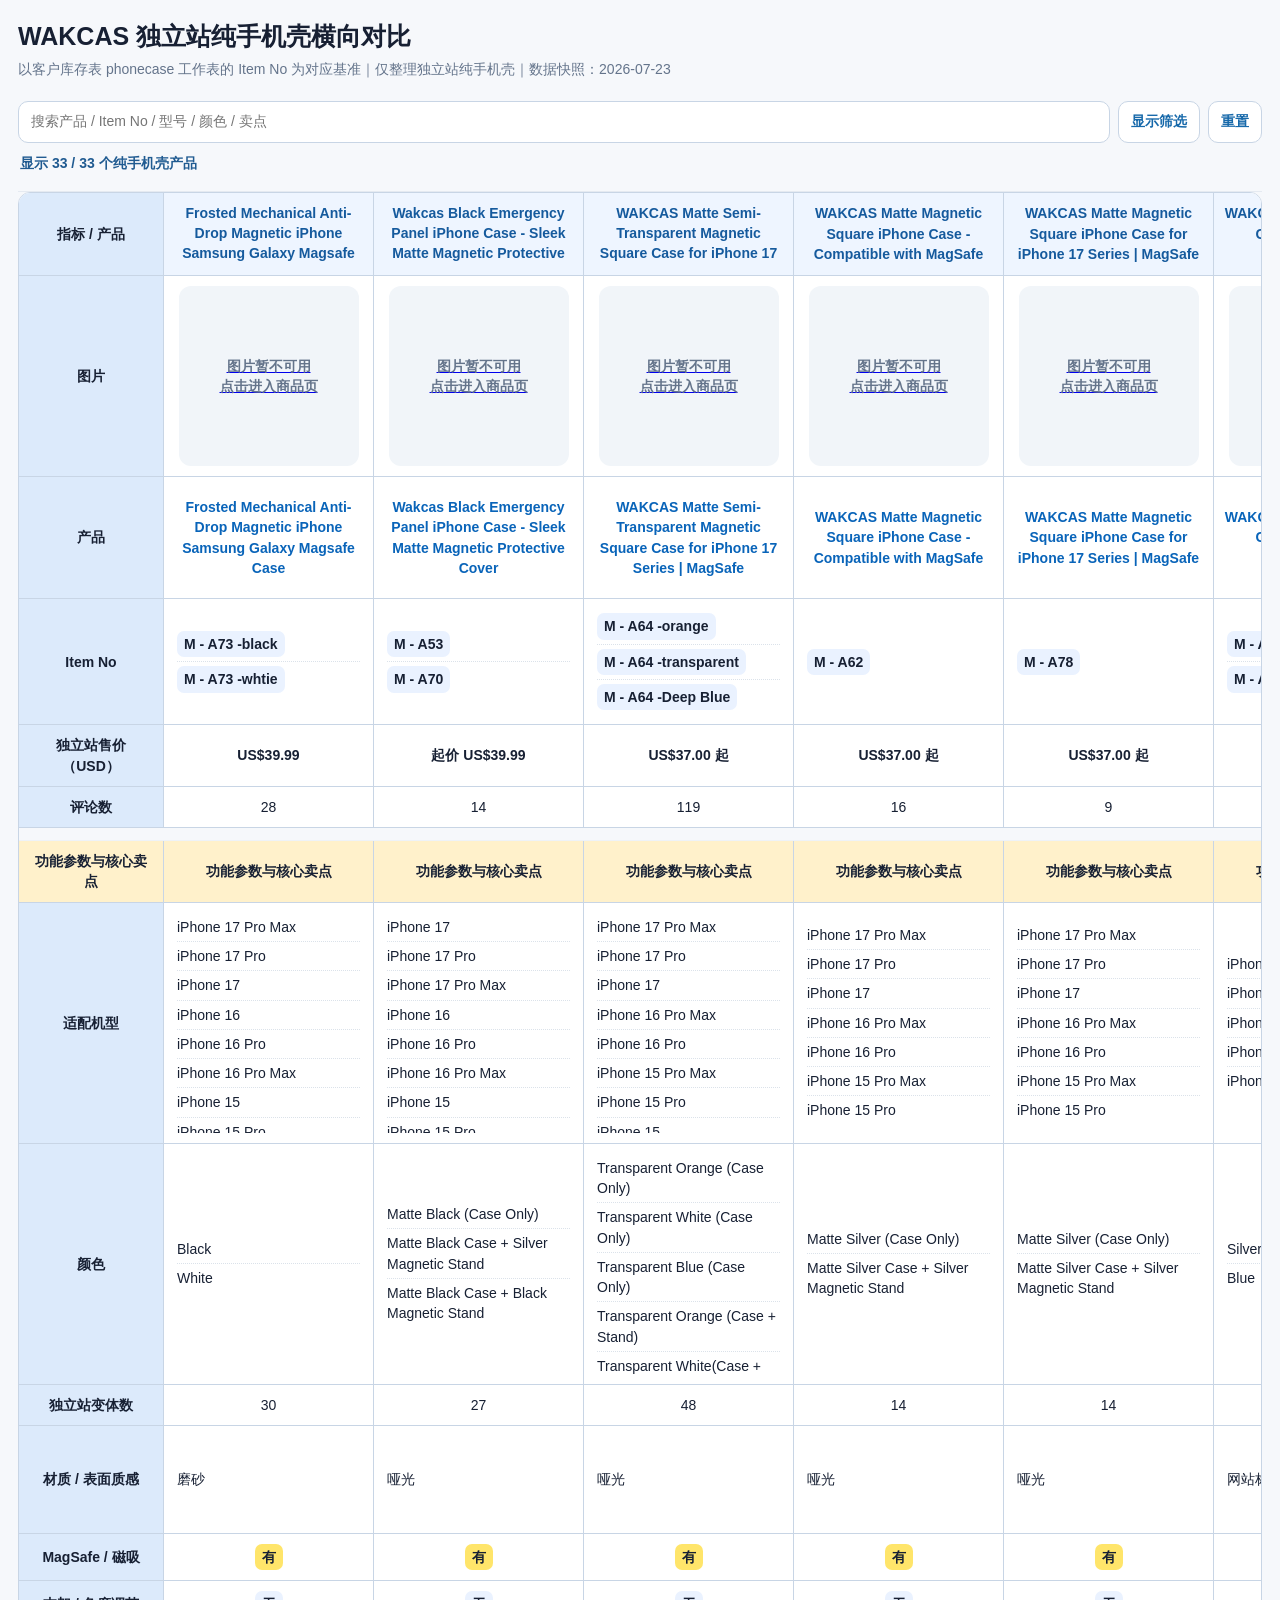
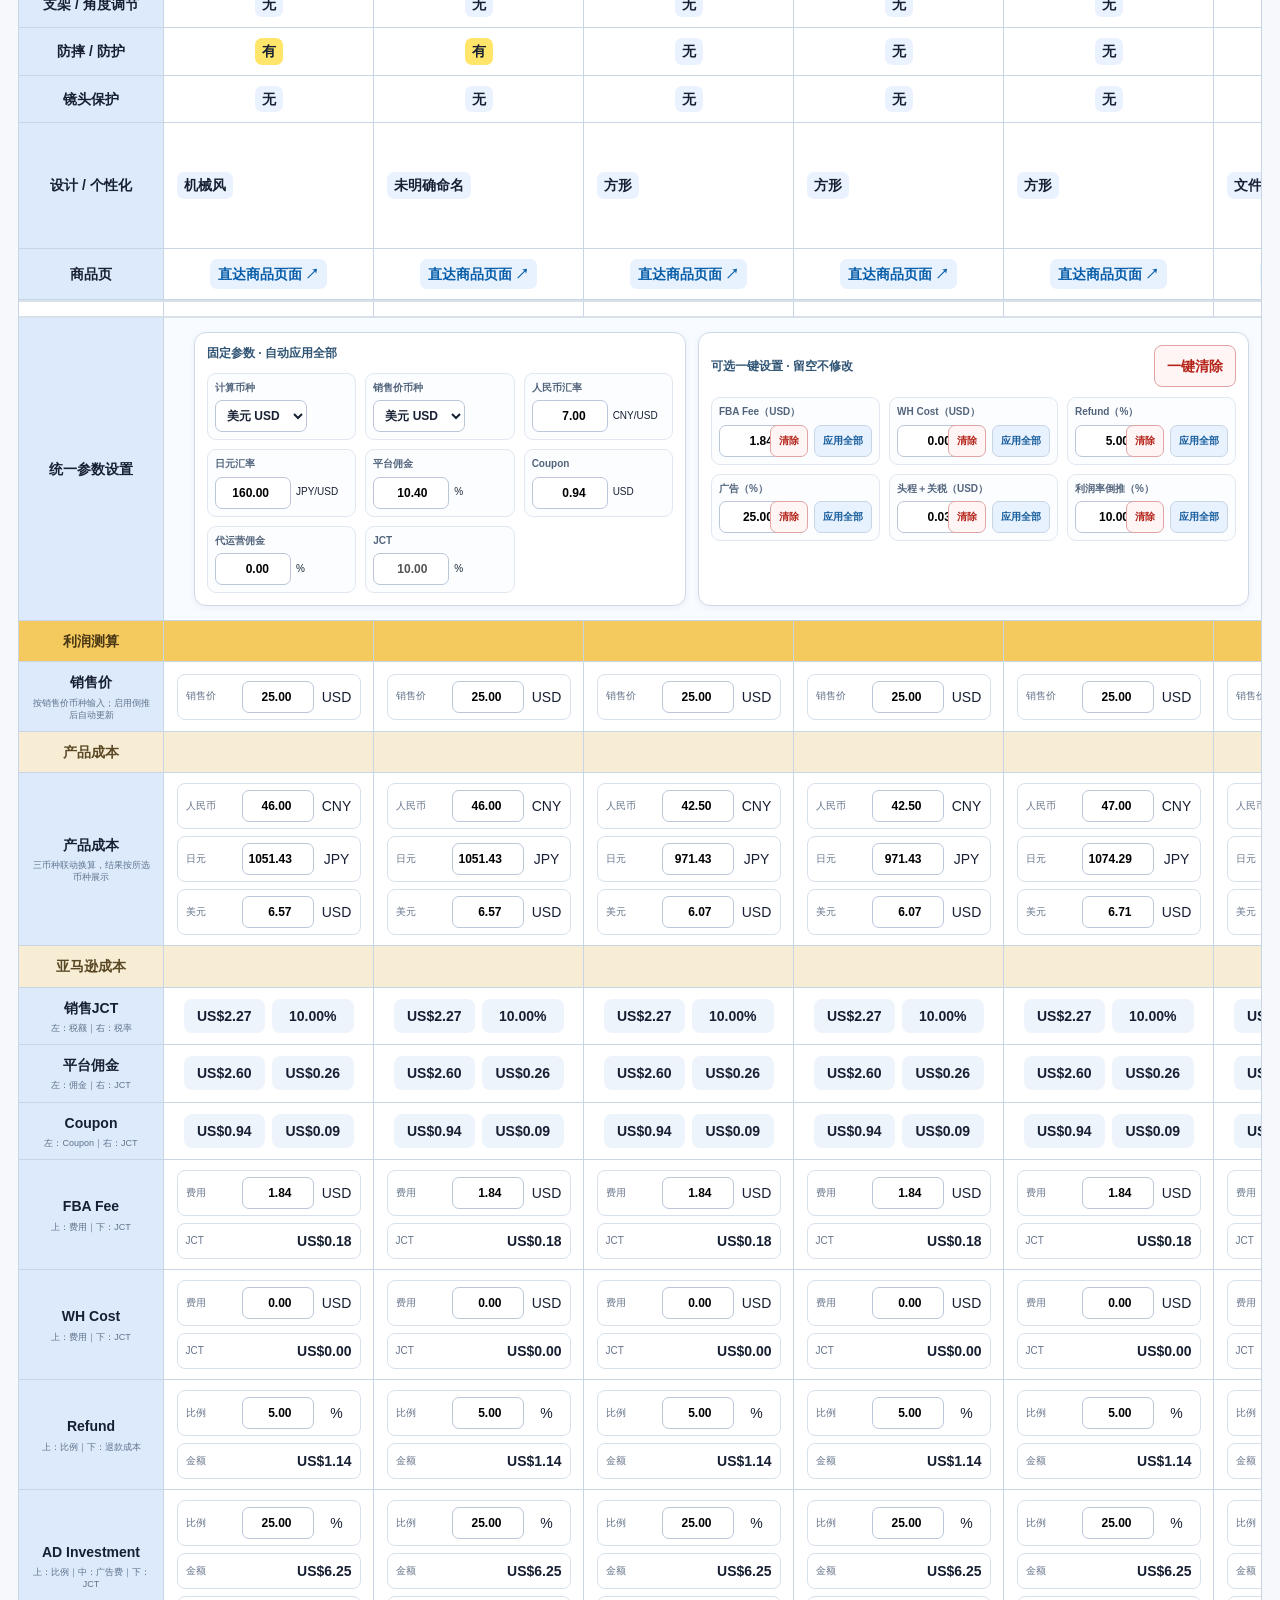
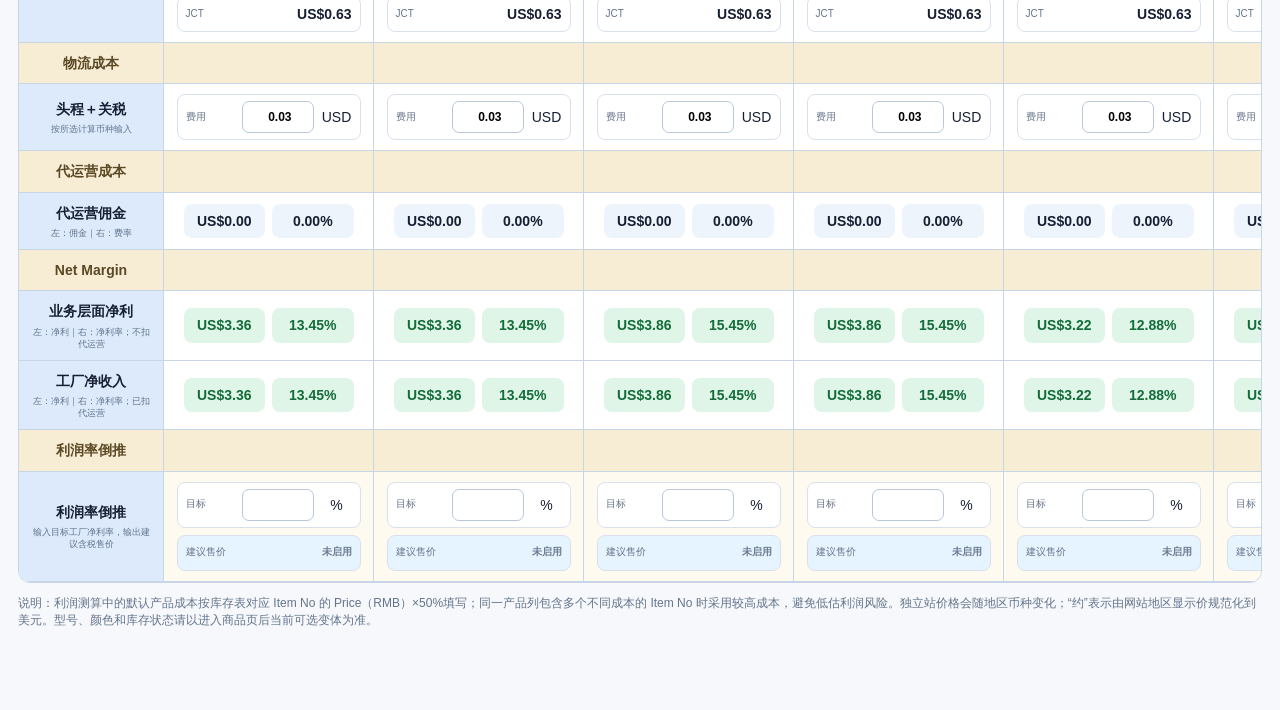
==== wakcas-profit.html @ 3c33ada9 "Publish permanent mobile-ready analysis reports" ====
<!doctype html>
<html lang="zh-CN"><head><meta charset="utf-8"><meta name="viewport" content="width=device-width,initial-scale=1,viewport-fit=cover">
<title>WAKCAS 独立站纯手机壳横向对比</title>
<link rel="stylesheet" href="wakcas_profit_calculator.css">
<link rel="stylesheet" href="wakcas_profit_clear.css">
<link rel="stylesheet" href="wakcas_currency.css">
<link rel="stylesheet" href="mobile-report.css">
<style>
:root{--blue:#dceafb;--line:#c8d5e5;--ink:#172033;--muted:#64748b;--yellow:#ffe56a}
*{box-sizing:border-box}html,body{margin:0;background:#f6f8fb;color:var(--ink);font:14px/1.45 -apple-system,BlinkMacSystemFont,"Segoe UI","PingFang SC",sans-serif}
.page{padding:18px 18px 80px}h1{margin:0 0 5px;font-size:25px}.sub{color:var(--muted);margin-bottom:13px}
.controls{position:sticky;top:0;z-index:20;background:#f6f8fb;padding:8px 0;border-bottom:1px solid #e5eaf1}
.topline{display:grid;grid-template-columns:minmax(220px,1fr) auto auto;gap:8px}input,select,button{min-height:42px;border:1px solid var(--line);border-radius:10px;background:#fff;padding:0 12px;font:inherit}button{color:#1769aa;font-weight:700;cursor:pointer}
.filters{display:none;margin-top:8px;padding:12px;background:#fff;border:1px solid var(--line);border-radius:12px;grid-template-columns:repeat(4,minmax(150px,1fr));gap:10px}.filters.open{display:grid}
.filters label{display:grid;gap:4px;font-size:12px;color:var(--muted)}.count{font-weight:800;color:#205b91;margin:10px 2px}
.table-wrap{overflow-x:auto;overflow-y:visible;background:white;border:1px solid var(--line);border-radius:12px;-webkit-overflow-scrolling:touch}
table{border-collapse:separate;border-spacing:0;table-layout:fixed;min-width:max-content}th,td{width:210px;min-width:210px;border-right:1px solid var(--line);border-bottom:1px solid var(--line);padding:10px;text-align:center;vertical-align:middle;overflow-wrap:anywhere}
thead th{background:#eef5ff;position:sticky;top:0;z-index:4}th:first-child,tbody th{position:sticky;left:0;z-index:6;width:145px;min-width:145px;background:var(--blue);font-weight:800}thead th:first-child{z-index:8}
.head-title{font-weight:800;color:#155a9d;max-height:62px;overflow:auto}.product-img{width:180px;height:180px;object-fit:contain;display:block;margin:auto;border-radius:12px;background:#fff}
.title-link{color:#0964b9;text-decoration:none;font-weight:700}.title-link:hover,.go:hover{text-decoration:underline}.go{display:inline-block;color:#075da8;background:#e8f2ff;border-radius:7px;padding:5px 8px;font-weight:700;text-decoration:none}
.img-fallback{display:none;width:180px;height:180px;margin:auto;align-items:center;justify-content:center;border-radius:12px;background:#f1f5f9;color:#64748b;font-weight:700}
.listbox{max-height:220px;overflow:auto;text-align:left;padding:0 3px}.listbox>div{padding:4px 0;border-bottom:1px dotted #dbe2ea}.listbox>div:last-child{border-bottom:0}
.pill,.feature{display:inline-block;border-radius:7px;padding:3px 7px;background:#eaf2ff;font-weight:700}.feature.has{background:var(--yellow)}.separator td{height:13px;padding:0;background:#f6f8fb;border-bottom:1px solid #eef2f7}.section-title th,.section-title td{background:#fff1cb;font-weight:800}
.hidden-col{display:none}.note{margin-top:12px;color:var(--muted);font-size:12px}
@media(max-width:640px){
 .page{padding:10px 8px 90px}h1{font-size:20px;line-height:1.25}.sub{font-size:12px}.topline{grid-template-columns:1fr 1fr}.topline input{grid-column:1/-1}
 .filters.open{grid-template-columns:1fr}th,td{width:158px;min-width:158px;padding:8px 6px;font-size:12px}th:first-child,tbody th{width:86px;min-width:86px;max-width:86px;font-size:12px}
 .product-img,.img-fallback{width:140px;height:140px}.head-title{max-height:52px}.listbox{max-height:190px}.controls{position:relative}
}
</style></head>
<body><div class="page"><h1>WAKCAS 独立站纯手机壳横向对比</h1>
<div class="sub">以客户库存表 phonecase 工作表的 Item No 为对应基准｜仅整理独立站纯手机壳｜数据快照：2026-07-23</div>
<div class="controls"><div class="topline"><input id="q" placeholder="搜索产品 / Item No / 型号 / 颜色 / 卖点"><button id="filterBtn">显示筛选</button><button id="reset">重置</button></div>
<div class="filters" id="filters"><label>MagSafe / 磁吸<select id="mag"><option value="">全部</option><option>有</option><option>无</option></select></label>
<label>支架<select id="stand"><option value="">全部</option><option>有</option><option>无</option></select></label>
<label>最低价格（USD）<input id="minp" inputmode="decimal" placeholder="手动输入"></label><label>最高价格（USD）<input id="maxp" inputmode="decimal" placeholder="手动输入"></label></div>
<div class="count" id="count"></div></div>
<div class="table-wrap"><table><thead><tr><th>指标 / 产品</th><th class='product-col' data-i='0'><div class='head-title'>Frosted Mechanical Anti-Drop Magnetic iPhone Samsung Galaxy Magsafe Case</div></th><th class='product-col' data-i='1'><div class='head-title'>Wakcas Black Emergency Panel iPhone Case - Sleek Matte Magnetic Protective Cover</div></th><th class='product-col' data-i='2'><div class='head-title'>WAKCAS Matte Semi-Transparent Magnetic Square Case for iPhone 17 Series | MagSafe</div></th><th class='product-col' data-i='3'><div class='head-title'>WAKCAS Matte Magnetic Square iPhone Case - Compatible with MagSafe</div></th><th class='product-col' data-i='4'><div class='head-title'>WAKCAS Matte Magnetic Square iPhone Case for iPhone 17 Series | MagSafe</div></th><th class='product-col' data-i='5'><div class='head-title'>WAKCAS File Folder iPhone Case with Rotating Kickstand</div></th><th class='product-col' data-i='6'><div class='head-title'>Frosted Circuit Design Magnetic Apple iPhone Case – Trendy Mechanical Style</div></th><th class='product-col' data-i='7'><div class='head-title'>Wakcas Glitter Liquid Sand iPhone Case - Trendy Colorful MagSafe Compatible Case for Couples</div></th><th class='product-col' data-i='8'><div class='head-title'>Wakcas Retro Player iPhone 16 / Apple 15 Pro Max Case - Mechanical, Unique, Trendy New Design</div></th><th class='product-col' data-i='9'><div class='head-title'>Wakcas Colorful Mechanical iPhone Case - Trendy Matte Magnetic Protective Cover</div></th><th class='product-col' data-i='10'><div class='head-title'>Wakcas Retro Gaming iPhone 17/16/15 Pro Max Case – Matte &amp; Mechanical Style</div></th><th class='product-col' data-i='11'><div class='head-title'>WAKCAS Cyber-Tactical MagSafe iPhone Case | Blackout Mecha Design with Metal Lens Guard</div></th><th class='product-col' data-i='12'><div class='head-title'>wakcas industrial minimalist magsafe iphone case translucent frost gray with metal lens frame</div></th><th class='product-col' data-i='13'><div class='head-title'>WAKCAS Retro Geek Floppy Disk MagSafe iPhone Case | Silver Metal Lens Guard with Circuit Details</div></th><th class='product-col' data-i='14'><div class='head-title'>WAKCAS Tech-Core MagSafe iPhone Case | Exposed Mechanical Design with Silver Metal Lens Frame</div></th><th class='product-col' data-i='15'><div class='head-title'>Wakcas Black Circuit Board iPhone Case - Trendy Magnetic Mechanical Protective Cover</div></th><th class='product-col' data-i='16'><div class='head-title'>WAKCAS Matte Blue Square iPhone Case – Slim Protective Cover with Unique Edgy Design</div></th><th class='product-col' data-i='17'><div class='head-title'>cleaning foam iphone case unique trendy design new parody style</div></th><th class='product-col' data-i='18'><div class='head-title'>Frosted Apple Phone Case, Two-Tone Magnetic, Stylish Trendy Design, Couples’ Unique Square Case</div></th><th class='product-col' data-i='19'><div class='head-title'>WAKCAS Niche Design Leather Stand Folder Case for iPhone</div></th><th class='product-col' data-i='20'><div class='head-title'>Electroplated Mechanical Airplane Design Magnetic Apple iPhone Case – Unique, Trendy, New Release</div></th><th class='product-col' data-i='21'><div class='head-title'>magnetic shockproof apple iphone case trendy unique mechanical design</div></th><th class='product-col' data-i='22'><div class='head-title'>Wakcas Color-block Mechanical iPhone Case - Trendy Matte Magnetic Original Design Couple Edition</div></th><th class='product-col' data-i='23'><div class='head-title'>Wakcas Magnetic iPhone 16 / 15 Pro Max Case – Music Sampler Design, Trendy &amp; Original</div></th><th class='product-col' data-i='24'><div class='head-title'>Space Electroplated Mechanical Silver Apple iPhone Case – Trendy Magnetic Protective Cover with Original Design</div></th><th class='product-col' data-i='25'><div class='head-title'>WAKCAS Black See-Through Matte MagSafe iPhone Case</div></th><th class='product-col' data-i='26'><div class='head-title'>WAKCAS Gloss Black See-Through MagSafe iPhone Case</div></th><th class='product-col' data-i='27'><div class='head-title'>WAKCAS Detachable Metal iPhone Case | Silver &amp; Orange with Built-in Stand</div></th><th class='product-col' data-i='28'><div class='head-title'>WAKCAS Energy Module MagSafe iPhone Case with Built-in Metal Stand</div></th><th class='product-col' data-i='29'><div class='head-title'>wakcas mechanical magsafe iphone case</div></th><th class='product-col' data-i='30'><div class='head-title'>WAKCAS Gray Square Retro Terminal MagSafe iPhone Case</div></th><th class='product-col' data-i='31'><div class='head-title'>WAKCAS Square Purple Electroplated MagSafe iPhone Case</div></th><th class='product-col' data-i='32'><div class='head-title'>wakcas clear cut magsafe magnetic iphone case</div></th></tr></thead><tbody><tr class=''><th>图片</th><td><a href='https://thewakcas.com/products/frosted-magnetic-mechanical-anti-drop-iphone-case' target='_blank'><img class='product-img' src='wakcas_assets/product_00.jpg' alt='Frosted Mechanical Anti-Drop Magnetic iPhone Samsung Galaxy Magsafe Case' onerror="this.style.display='none';this.nextElementSibling.style.display='flex'"><span class='img-fallback'>图片暂不可用<br>点击进入商品页</span></a></td><td><a href='https://thewakcas.com/products/wakcas-black-emergency-panel-iphone-case-sleek-matte-magnetic-protective-cover' target='_blank'><img class='product-img' src='wakcas_assets/product_01.jpg' alt='Wakcas Black Emergency Panel iPhone Case - Sleek Matte Magnetic Protective Cover' onerror="this.style.display='none';this.nextElementSibling.style.display='flex'"><span class='img-fallback'>图片暂不可用<br>点击进入商品页</span></a></td><td><a href='https://thewakcas.com/products/wakcas-matte-semi-transparent-magnetic-square-case-for-iphone-17-series-magsafe' target='_blank'><img class='product-img' src='wakcas_assets/product_02.jpg' alt='WAKCAS Matte Semi-Transparent Magnetic Square Case for iPhone 17 Series | MagSafe' onerror="this.style.display='none';this.nextElementSibling.style.display='flex'"><span class='img-fallback'>图片暂不可用<br>点击进入商品页</span></a></td><td><a href='https://thewakcas.com/products/wakcas-matte-magnetic-square-iphone-case-compatible-with-magsafe' target='_blank'><img class='product-img' src='wakcas_assets/product_03.jpg' alt='WAKCAS Matte Magnetic Square iPhone Case - Compatible with MagSafe' onerror="this.style.display='none';this.nextElementSibling.style.display='flex'"><span class='img-fallback'>图片暂不可用<br>点击进入商品页</span></a></td><td><a href='https://thewakcas.com/products/wakcas-matte-magnetic-square-iphone-case-for-iphone-17-series-magsafe' target='_blank'><img class='product-img' src='wakcas_assets/product_04.jpg' alt='WAKCAS Matte Magnetic Square iPhone Case for iPhone 17 Series | MagSafe' onerror="this.style.display='none';this.nextElementSibling.style.display='flex'"><span class='img-fallback'>图片暂不可用<br>点击进入商品页</span></a></td><td><a href='https://thewakcas.com/products/wakcas-file-folder-iphone-case-with-rotating-kickstand' target='_blank'><img class='product-img' src='wakcas_assets/product_05.jpg' alt='WAKCAS File Folder iPhone Case with Rotating Kickstand' onerror="this.style.display='none';this.nextElementSibling.style.display='flex'"><span class='img-fallback'>图片暂不可用<br>点击进入商品页</span></a></td><td><a href='https://thewakcas.com/products/frosted-circuit-design-magnetic-apple-iphone-case-trendy-mechanical-style' target='_blank'><img class='product-img' src='wakcas_assets/product_06.jpg' alt='Frosted Circuit Design Magnetic Apple iPhone Case – Trendy Mechanical Style' onerror="this.style.display='none';this.nextElementSibling.style.display='flex'"><span class='img-fallback'>图片暂不可用<br>点击进入商品页</span></a></td><td><a href='https://thewakcas.com/products/wakcas-glitter-liquid-sand-iphone-case-trendy-colorful-magsafe-compatible-case-for-couples' target='_blank'><img class='product-img' src='wakcas_assets/product_07.jpg' alt='Wakcas Glitter Liquid Sand iPhone Case - Trendy Colorful MagSafe Compatible Case for Couples' onerror="this.style.display='none';this.nextElementSibling.style.display='flex'"><span class='img-fallback'>图片暂不可用<br>点击进入商品页</span></a></td><td><a href='https://thewakcas.com/products/wakcas-retro-player-iphone-16-apple-15-pro-max-case-mechanical-unique-trendy-new-design' target='_blank'><img class='product-img' src='wakcas_assets/product_08.jpg' alt='Wakcas Retro Player iPhone 16 / Apple 15 Pro Max Case - Mechanical, Unique, Trendy New Design' onerror="this.style.display='none';this.nextElementSibling.style.display='flex'"><span class='img-fallback'>图片暂不可用<br>点击进入商品页</span></a></td><td><a href='https://thewakcas.com/products/wakcas-colorful-mechanical-iphone-case-trendy-matte-magnetic-protective-cover' target='_blank'><img class='product-img' src='wakcas_assets/product_09.jpg' alt='Wakcas Colorful Mechanical iPhone Case - Trendy Matte Magnetic Protective Cover' onerror="this.style.display='none';this.nextElementSibling.style.display='flex'"><span class='img-fallback'>图片暂不可用<br>点击进入商品页</span></a></td><td><a href='https://thewakcas.com/products/wakcas-retro-gaming-iphone-16-15-pro-max-case-matte-mechanical-style' target='_blank'><img class='product-img' src='wakcas_assets/product_10.png' alt='Wakcas Retro Gaming iPhone 17/16/15 Pro Max Case – Matte &amp; Mechanical Style' onerror="this.style.display='none';this.nextElementSibling.style.display='flex'"><span class='img-fallback'>图片暂不可用<br>点击进入商品页</span></a></td><td><a href='https://thewakcas.com/products/wakcas-cyber-tactical-magsafe-iphone-case-blackout-mecha-design-with-metal-lens-guard' target='_blank'><img class='product-img' src='wakcas_assets/product_11.jpg' alt='WAKCAS Cyber-Tactical MagSafe iPhone Case | Blackout Mecha Design with Metal Lens Guard' onerror="this.style.display='none';this.nextElementSibling.style.display='flex'"><span class='img-fallback'>图片暂不可用<br>点击进入商品页</span></a></td><td><a href='https://thewakcas.com/products/wakcas-industrial-minimalist-magsafe-iphone-case-translucent-frost-gray-with-metal-lens-frame' target='_blank'><img class='product-img' src='wakcas_assets/product_12.jpg' alt='wakcas industrial minimalist magsafe iphone case translucent frost gray with metal lens frame' onerror="this.style.display='none';this.nextElementSibling.style.display='flex'"><span class='img-fallback'>图片暂不可用<br>点击进入商品页</span></a></td><td><a href='https://thewakcas.com/products/wakcas-retro-geek-floppy-disk-magsafe-iphone-case-silver-metal-lens-guard-with-circuit-details' target='_blank'><img class='product-img' src='wakcas_assets/product_13.jpg' alt='WAKCAS Retro Geek Floppy Disk MagSafe iPhone Case | Silver Metal Lens Guard with Circuit Details' onerror="this.style.display='none';this.nextElementSibling.style.display='flex'"><span class='img-fallback'>图片暂不可用<br>点击进入商品页</span></a></td><td><a href='https://thewakcas.com/products/wakcas-tech-core-magsafe-iphone-case-exposed-mechanical-design-with-silver-metal-lens-frame' target='_blank'><img class='product-img' src='wakcas_assets/product_15.jpg' alt='WAKCAS Tech-Core MagSafe iPhone Case | Exposed Mechanical Design with Silver Metal Lens Frame' onerror="this.style.display='none';this.nextElementSibling.style.display='flex'"><span class='img-fallback'>图片暂不可用<br>点击进入商品页</span></a></td><td><a href='https://thewakcas.com/products/wakcas-black-circuit-board-iphone-case-trendy-magnetic-mechanical-protective-cover' target='_blank'><img class='product-img' src='wakcas_assets/product_16.png' alt='Wakcas Black Circuit Board iPhone Case - Trendy Magnetic Mechanical Protective Cover' onerror="this.style.display='none';this.nextElementSibling.style.display='flex'"><span class='img-fallback'>图片暂不可用<br>点击进入商品页</span></a></td><td><a href='https://thewakcas.com/products/wakcas-matte-blue-square-iphone-case-slim-protective-cover-with-unique-edgy-design' target='_blank'><img class='product-img' src='wakcas_assets/product_17.png' alt='WAKCAS Matte Blue Square iPhone Case – Slim Protective Cover with Unique Edgy Design' onerror="this.style.display='none';this.nextElementSibling.style.display='flex'"><span class='img-fallback'>图片暂不可用<br>点击进入商品页</span></a></td><td><a href='https://thewakcas.com/products/cleaning-foam-iphone-case-unique-trendy-design-new-parody-style' target='_blank'><img class='product-img' src='wakcas_assets/product_18.png' alt='cleaning foam iphone case unique trendy design new parody style' onerror="this.style.display='none';this.nextElementSibling.style.display='flex'"><span class='img-fallback'>图片暂不可用<br>点击进入商品页</span></a></td><td><a href='https://thewakcas.com/products/frosted-apple-phone-case-two-tone-magnetic-stylish-trendy-design-couples-unique-square-case-1' target='_blank'><img class='product-img' src='wakcas_assets/product_19.png' alt='Frosted Apple Phone Case, Two-Tone Magnetic, Stylish Trendy Design, Couples’ Unique Square Case' onerror="this.style.display='none';this.nextElementSibling.style.display='flex'"><span class='img-fallback'>图片暂不可用<br>点击进入商品页</span></a></td><td><a href='https://thewakcas.com/products/wakcas-niche-design-leather-stand-folder-case-for-iphone' target='_blank'><img class='product-img' src='wakcas_assets/product_20.png' alt='WAKCAS Niche Design Leather Stand Folder Case for iPhone' onerror="this.style.display='none';this.nextElementSibling.style.display='flex'"><span class='img-fallback'>图片暂不可用<br>点击进入商品页</span></a></td><td><a href='https://thewakcas.com/products/electroplated-mechanical-airplane-design-magnetic-apple-iphone-case-unique-trendy-new-release' target='_blank'><img class='product-img' src='wakcas_assets/product_21.png' alt='Electroplated Mechanical Airplane Design Magnetic Apple iPhone Case – Unique, Trendy, New Release' onerror="this.style.display='none';this.nextElementSibling.style.display='flex'"><span class='img-fallback'>图片暂不可用<br>点击进入商品页</span></a></td><td><a href='https://thewakcas.com/products/magnetic-shockproof-apple-iphone-case-trendy-unique-mechanical-design' target='_blank'><img class='product-img' src='wakcas_assets/product_22.png' alt='magnetic shockproof apple iphone case trendy unique mechanical design' onerror="this.style.display='none';this.nextElementSibling.style.display='flex'"><span class='img-fallback'>图片暂不可用<br>点击进入商品页</span></a></td><td><a href='https://thewakcas.com/products/wakcas-color-block-mechanical-iphone-case-trendy-matte-magnetic-original-design-couple-edition' target='_blank'><img class='product-img' src='wakcas_assets/product_23.png' alt='Wakcas Color-block Mechanical iPhone Case - Trendy Matte Magnetic Original Design Couple Edition' onerror="this.style.display='none';this.nextElementSibling.style.display='flex'"><span class='img-fallback'>图片暂不可用<br>点击进入商品页</span></a></td><td><a href='https://thewakcas.com/products/wakcas-magnetic-iphone-16-15-pro-max-case-music-sampler-design-trendy-original' target='_blank'><img class='product-img' src='wakcas_assets/product_24.png' alt='Wakcas Magnetic iPhone 16 / 15 Pro Max Case – Music Sampler Design, Trendy &amp; Original' onerror="this.style.display='none';this.nextElementSibling.style.display='flex'"><span class='img-fallback'>图片暂不可用<br>点击进入商品页</span></a></td><td><a href='https://thewakcas.com/products/space-electroplated-mechanical-silver-apple-iphone-case-trendy-magnetic-protective-cover-with-original-design' target='_blank'><img class='product-img' src='wakcas_assets/product_25.jpg' alt='Space Electroplated Mechanical Silver Apple iPhone Case – Trendy Magnetic Protective Cover with Original Design' onerror="this.style.display='none';this.nextElementSibling.style.display='flex'"><span class='img-fallback'>图片暂不可用<br>点击进入商品页</span></a></td><td><a href='https://thewakcas.com/products/wakcas-black-see-through-matte-magsafe-iphone-case' target='_blank'><img class='product-img' src='wakcas_assets/product_26.jpg' alt='WAKCAS Black See-Through Matte MagSafe iPhone Case' onerror="this.style.display='none';this.nextElementSibling.style.display='flex'"><span class='img-fallback'>图片暂不可用<br>点击进入商品页</span></a></td><td><a href='https://thewakcas.com/products/wakcas-gloss-black-see-through-magsafe-iphone-case' target='_blank'><img class='product-img' src='wakcas_assets/product_27.jpg' alt='WAKCAS Gloss Black See-Through MagSafe iPhone Case' onerror="this.style.display='none';this.nextElementSibling.style.display='flex'"><span class='img-fallback'>图片暂不可用<br>点击进入商品页</span></a></td><td><a href='https://thewakcas.com/products/wakcas-detachable-metal-iphone-case-silver-orange-with-built-in-stand' target='_blank'><img class='product-img' src='wakcas_assets/product_28.png' alt='WAKCAS Detachable Metal iPhone Case | Silver &amp; Orange with Built-in Stand' onerror="this.style.display='none';this.nextElementSibling.style.display='flex'"><span class='img-fallback'>图片暂不可用<br>点击进入商品页</span></a></td><td><a href='https://thewakcas.com/products/wakcas-energy-module-magsafe-iphone-case-with-built-in-metal-stand' target='_blank'><img class='product-img' src='wakcas_assets/product_29.png' alt='WAKCAS Energy Module MagSafe iPhone Case with Built-in Metal Stand' onerror="this.style.display='none';this.nextElementSibling.style.display='flex'"><span class='img-fallback'>图片暂不可用<br>点击进入商品页</span></a></td><td><a href='https://thewakcas.com/products/wakcas-mechanical-magsafe-iphone-case' target='_blank'><img class='product-img' src='wakcas_assets/product_30.png' alt='wakcas mechanical magsafe iphone case' onerror="this.style.display='none';this.nextElementSibling.style.display='flex'"><span class='img-fallback'>图片暂不可用<br>点击进入商品页</span></a></td><td><a href='https://thewakcas.com/products/wakcas-gray-square-retro-terminal-magsafe-iphone-case' target='_blank'><img class='product-img' src='wakcas_assets/product_31.png' alt='WAKCAS Gray Square Retro Terminal MagSafe iPhone Case' onerror="this.style.display='none';this.nextElementSibling.style.display='flex'"><span class='img-fallback'>图片暂不可用<br>点击进入商品页</span></a></td><td><a href='https://thewakcas.com/products/wakcas-square-purple-electroplated-magsafe-iphone-case' target='_blank'><img class='product-img' src='wakcas_assets/product_32.png' alt='WAKCAS Square Purple Electroplated MagSafe iPhone Case' onerror="this.style.display='none';this.nextElementSibling.style.display='flex'"><span class='img-fallback'>图片暂不可用<br>点击进入商品页</span></a></td><td><a href='https://thewakcas.com/products/wakcas-clear-cut-magsafe-magnetic-iphone-case' target='_blank'><img class='product-img' src='wakcas_assets/product_33.png' alt='wakcas clear cut magsafe magnetic iphone case' onerror="this.style.display='none';this.nextElementSibling.style.display='flex'"><span class='img-fallback'>图片暂不可用<br>点击进入商品页</span></a></td></tr><tr class=''><th>产品</th><td><a class='title-link' href='https://thewakcas.com/products/frosted-magnetic-mechanical-anti-drop-iphone-case' target='_blank'>Frosted Mechanical Anti-Drop Magnetic iPhone Samsung Galaxy Magsafe Case</a></td><td><a class='title-link' href='https://thewakcas.com/products/wakcas-black-emergency-panel-iphone-case-sleek-matte-magnetic-protective-cover' target='_blank'>Wakcas Black Emergency Panel iPhone Case - Sleek Matte Magnetic Protective Cover</a></td><td><a class='title-link' href='https://thewakcas.com/products/wakcas-matte-semi-transparent-magnetic-square-case-for-iphone-17-series-magsafe' target='_blank'>WAKCAS Matte Semi-Transparent Magnetic Square Case for iPhone 17 Series | MagSafe</a></td><td><a class='title-link' href='https://thewakcas.com/products/wakcas-matte-magnetic-square-iphone-case-compatible-with-magsafe' target='_blank'>WAKCAS Matte Magnetic Square iPhone Case - Compatible with MagSafe</a></td><td><a class='title-link' href='https://thewakcas.com/products/wakcas-matte-magnetic-square-iphone-case-for-iphone-17-series-magsafe' target='_blank'>WAKCAS Matte Magnetic Square iPhone Case for iPhone 17 Series | MagSafe</a></td><td><a class='title-link' href='https://thewakcas.com/products/wakcas-file-folder-iphone-case-with-rotating-kickstand' target='_blank'>WAKCAS File Folder iPhone Case with Rotating Kickstand</a></td><td><a class='title-link' href='https://thewakcas.com/products/frosted-circuit-design-magnetic-apple-iphone-case-trendy-mechanical-style' target='_blank'>Frosted Circuit Design Magnetic Apple iPhone Case – Trendy Mechanical Style</a></td><td><a class='title-link' href='https://thewakcas.com/products/wakcas-glitter-liquid-sand-iphone-case-trendy-colorful-magsafe-compatible-case-for-couples' target='_blank'>Wakcas Glitter Liquid Sand iPhone Case - Trendy Colorful MagSafe Compatible Case for Couples</a></td><td><a class='title-link' href='https://thewakcas.com/products/wakcas-retro-player-iphone-16-apple-15-pro-max-case-mechanical-unique-trendy-new-design' target='_blank'>Wakcas Retro Player iPhone 16 / Apple 15 Pro Max Case - Mechanical, Unique, Trendy New Design</a></td><td><a class='title-link' href='https://thewakcas.com/products/wakcas-colorful-mechanical-iphone-case-trendy-matte-magnetic-protective-cover' target='_blank'>Wakcas Colorful Mechanical iPhone Case - Trendy Matte Magnetic Protective Cover</a></td><td><a class='title-link' href='https://thewakcas.com/products/wakcas-retro-gaming-iphone-16-15-pro-max-case-matte-mechanical-style' target='_blank'>Wakcas Retro Gaming iPhone 17/16/15 Pro Max Case – Matte &amp; Mechanical Style</a></td><td><a class='title-link' href='https://thewakcas.com/products/wakcas-cyber-tactical-magsafe-iphone-case-blackout-mecha-design-with-metal-lens-guard' target='_blank'>WAKCAS Cyber-Tactical MagSafe iPhone Case | Blackout Mecha Design with Metal Lens Guard</a></td><td><a class='title-link' href='https://thewakcas.com/products/wakcas-industrial-minimalist-magsafe-iphone-case-translucent-frost-gray-with-metal-lens-frame' target='_blank'>wakcas industrial minimalist magsafe iphone case translucent frost gray with metal lens frame</a></td><td><a class='title-link' href='https://thewakcas.com/products/wakcas-retro-geek-floppy-disk-magsafe-iphone-case-silver-metal-lens-guard-with-circuit-details' target='_blank'>WAKCAS Retro Geek Floppy Disk MagSafe iPhone Case | Silver Metal Lens Guard with Circuit Details</a></td><td><a class='title-link' href='https://thewakcas.com/products/wakcas-tech-core-magsafe-iphone-case-exposed-mechanical-design-with-silver-metal-lens-frame' target='_blank'>WAKCAS Tech-Core MagSafe iPhone Case | Exposed Mechanical Design with Silver Metal Lens Frame</a></td><td><a class='title-link' href='https://thewakcas.com/products/wakcas-black-circuit-board-iphone-case-trendy-magnetic-mechanical-protective-cover' target='_blank'>Wakcas Black Circuit Board iPhone Case - Trendy Magnetic Mechanical Protective Cover</a></td><td><a class='title-link' href='https://thewakcas.com/products/wakcas-matte-blue-square-iphone-case-slim-protective-cover-with-unique-edgy-design' target='_blank'>WAKCAS Matte Blue Square iPhone Case – Slim Protective Cover with Unique Edgy Design</a></td><td><a class='title-link' href='https://thewakcas.com/products/cleaning-foam-iphone-case-unique-trendy-design-new-parody-style' target='_blank'>cleaning foam iphone case unique trendy design new parody style</a></td><td><a class='title-link' href='https://thewakcas.com/products/frosted-apple-phone-case-two-tone-magnetic-stylish-trendy-design-couples-unique-square-case-1' target='_blank'>Frosted Apple Phone Case, Two-Tone Magnetic, Stylish Trendy Design, Couples’ Unique Square Case</a></td><td><a class='title-link' href='https://thewakcas.com/products/wakcas-niche-design-leather-stand-folder-case-for-iphone' target='_blank'>WAKCAS Niche Design Leather Stand Folder Case for iPhone</a></td><td><a class='title-link' href='https://thewakcas.com/products/electroplated-mechanical-airplane-design-magnetic-apple-iphone-case-unique-trendy-new-release' target='_blank'>Electroplated Mechanical Airplane Design Magnetic Apple iPhone Case – Unique, Trendy, New Release</a></td><td><a class='title-link' href='https://thewakcas.com/products/magnetic-shockproof-apple-iphone-case-trendy-unique-mechanical-design' target='_blank'>magnetic shockproof apple iphone case trendy unique mechanical design</a></td><td><a class='title-link' href='https://thewakcas.com/products/wakcas-color-block-mechanical-iphone-case-trendy-matte-magnetic-original-design-couple-edition' target='_blank'>Wakcas Color-block Mechanical iPhone Case - Trendy Matte Magnetic Original Design Couple Edition</a></td><td><a class='title-link' href='https://thewakcas.com/products/wakcas-magnetic-iphone-16-15-pro-max-case-music-sampler-design-trendy-original' target='_blank'>Wakcas Magnetic iPhone 16 / 15 Pro Max Case – Music Sampler Design, Trendy &amp; Original</a></td><td><a class='title-link' href='https://thewakcas.com/products/space-electroplated-mechanical-silver-apple-iphone-case-trendy-magnetic-protective-cover-with-original-design' target='_blank'>Space Electroplated Mechanical Silver Apple iPhone Case – Trendy Magnetic Protective Cover with Original Design</a></td><td><a class='title-link' href='https://thewakcas.com/products/wakcas-black-see-through-matte-magsafe-iphone-case' target='_blank'>WAKCAS Black See-Through Matte MagSafe iPhone Case</a></td><td><a class='title-link' href='https://thewakcas.com/products/wakcas-gloss-black-see-through-magsafe-iphone-case' target='_blank'>WAKCAS Gloss Black See-Through MagSafe iPhone Case</a></td><td><a class='title-link' href='https://thewakcas.com/products/wakcas-detachable-metal-iphone-case-silver-orange-with-built-in-stand' target='_blank'>WAKCAS Detachable Metal iPhone Case | Silver &amp; Orange with Built-in Stand</a></td><td><a class='title-link' href='https://thewakcas.com/products/wakcas-energy-module-magsafe-iphone-case-with-built-in-metal-stand' target='_blank'>WAKCAS Energy Module MagSafe iPhone Case with Built-in Metal Stand</a></td><td><a class='title-link' href='https://thewakcas.com/products/wakcas-mechanical-magsafe-iphone-case' target='_blank'>wakcas mechanical magsafe iphone case</a></td><td><a class='title-link' href='https://thewakcas.com/products/wakcas-gray-square-retro-terminal-magsafe-iphone-case' target='_blank'>WAKCAS Gray Square Retro Terminal MagSafe iPhone Case</a></td><td><a class='title-link' href='https://thewakcas.com/products/wakcas-square-purple-electroplated-magsafe-iphone-case' target='_blank'>WAKCAS Square Purple Electroplated MagSafe iPhone Case</a></td><td><a class='title-link' href='https://thewakcas.com/products/wakcas-clear-cut-magsafe-magnetic-iphone-case' target='_blank'>wakcas clear cut magsafe magnetic iphone case</a></td></tr><tr class=''><th>Item No</th><td><div class='listbox'><div><span class='pill'>M - A73 -black</span></div><div><span class='pill'>M - A73 -whtie</span></div></div></td><td><div class='listbox'><div><span class='pill'>M - A53</span></div><div><span class='pill'>M - A70</span></div></div></td><td><div class='listbox'><div><span class='pill'>M - A64 -orange</span></div><div><span class='pill'>M - A64 -transparent</span></div><div><span class='pill'>M - A64 -Deep Blue</span></div></div></td><td><div class='listbox'><div><span class='pill'>M - A62</span></div></div></td><td><div class='listbox'><div><span class='pill'>M - A78</span></div></div></td><td><div class='listbox'><div><span class='pill'>M - A65-silver</span></div><div><span class='pill'>M - A65-Sky blue</span></div></div></td><td><div class='listbox'><div><span class='pill'>M - A72 -black</span></div><div><span class='pill'>M - A72 -grey</span></div></div></td><td><div class='listbox'><div><span class='pill'>M - A71 -whtie</span></div><div><span class='pill'>M - A71 -blcak</span></div></div></td><td><div class='listbox'><div><span class='pill'>M - A69</span></div><div><span class='pill'>M - A68</span></div></div></td><td><div class='listbox'><div><span class='pill'>M - A35/34-blue</span></div><div><span class='pill'>M - A35/34-yellow</span></div></div></td><td><div class='listbox'><div><span class='pill'>M - A60</span></div></div></td><td><div class='listbox'><div><span class='pill'>M - A66</span></div></div></td><td><div class='listbox'><div><span class='pill'>M - A67</span></div></div></td><td><div class='listbox'><div><span class='pill'>M - A79</span></div></div></td><td><div class='listbox'><div><span class='pill'>M - A69</span></div></div></td><td><div class='listbox'><div><span class='pill'>M - A58-grey</span></div><div><span class='pill'>M - A58-black</span></div></div></td><td><div class='listbox'><div><span class='pill'>M - A63</span></div></div></td><td><div class='listbox'><div><span class='pill'>M - A50</span></div></div></td><td><div class='listbox'><div><span class='pill'>M - A54 -white</span></div><div><span class='pill'>M - A54 -black</span></div></div></td><td><div class='listbox'><div><span class='pill'>M - A65-silver</span></div><div><span class='pill'>M - A65-Sky blue</span></div></div></td><td><div class='listbox'><div><span class='pill'>M - A74</span></div></div></td><td><div class='listbox'><div><span class='pill'>M - A59-whtie</span></div><div><span class='pill'>M - A59-blcak</span></div></div></td><td><div class='listbox'><div><span class='pill'>M - A54 -white</span></div><div><span class='pill'>M - A54 -black</span></div></div></td><td><div class='listbox'><div><span class='pill'>M - A61 -grey</span></div><div><span class='pill'>M - A61 -black</span></div></div></td><td><div class='listbox'><div><span class='pill'>M - A54 -white</span></div><div><span class='pill'>M - A54 -black</span></div></div></td><td><div class='listbox'><div><span class='pill'>M - A74</span></div></div></td><td><div class='listbox'><div><span class='pill'>M - A78</span></div></div></td><td><div class='listbox'><div><span class='pill'>M - A75 -orange</span></div><div><span class='pill'>M - A75-silver</span></div></div></td><td><div class='listbox'><div><span class='pill'>M - A80 -BLCAK</span></div><div><span class='pill'>M - A80 -WHITE</span></div></div></td><td><div class='listbox'><div><span class='pill'>M - A76</span></div></div></td><td><div class='listbox'><div><span class='pill'>M - A81</span></div></div></td><td><div class='listbox'><div><span class='pill'>M - A77</span></div></div></td><td><div class='listbox'><div><span class='pill'>M - A78</span></div></div></td></tr><tr class=''><th>独立站售价（USD）</th><td><strong>US$39.99</strong></td><td><strong>起价 US$39.99</strong></td><td><strong>US$37.00 起</strong></td><td><strong>US$37.00 起</strong></td><td><strong>US$37.00 起</strong></td><td><strong>US$44.99–45.00</strong></td><td><strong>起价 US$39.99</strong></td><td><strong>US$59.00</strong></td><td><strong>US$35.00</strong></td><td><strong>US$35.00</strong></td><td><strong>US$37.00 起</strong></td><td><strong>约 US$41.99</strong></td><td><strong>约 US$41.99</strong></td><td><strong>起价 约 US$41.99</strong></td><td><strong>起价 约 US$41.99</strong></td><td><strong>US$35.00</strong></td><td><strong>US$37.00 起</strong></td><td><strong>US$37.00 起</strong></td><td><strong>US$37.00 起</strong></td><td><strong>起价 US$48.99</strong></td><td><strong>起价 US$35.00</strong></td><td><strong>起价 US$35.00</strong></td><td><strong>US$39.99</strong></td><td><strong>US$37.00 起</strong></td><td><strong>US$35.00</strong></td><td><strong>US$44.99–45.00</strong></td><td><strong>US$44.99–45.00</strong></td><td><strong>US$74.99</strong></td><td><strong>US$53.99</strong></td><td><strong>US$44.99–45.00</strong></td><td><strong>US$48.99</strong></td><td><strong>US$48.99</strong></td><td><strong>US$44.99–45.00</strong></td></tr><tr class=''><th>评论数</th><td>28</td><td>14</td><td>119</td><td>16</td><td>9</td><td>3</td><td>9</td><td>14</td><td>2</td><td>2</td><td>4</td><td>2</td><td>网站未提及</td><td>5</td><td>2</td><td>1</td><td>4</td><td>网站未提及</td><td>12</td><td>1</td><td>3</td><td>网站未提及</td><td>2</td><td>2</td><td>3</td><td>2</td><td>10</td><td>1</td><td>1</td><td>网站未提及</td><td>1</td><td>3</td><td>网站未提及</td></tr><tr class='separator'><td colspan='34'></td></tr><tr class=' section-title'><th>功能参数与核心卖点</th><td><strong>功能参数与核心卖点</strong></td><td><strong>功能参数与核心卖点</strong></td><td><strong>功能参数与核心卖点</strong></td><td><strong>功能参数与核心卖点</strong></td><td><strong>功能参数与核心卖点</strong></td><td><strong>功能参数与核心卖点</strong></td><td><strong>功能参数与核心卖点</strong></td><td><strong>功能参数与核心卖点</strong></td><td><strong>功能参数与核心卖点</strong></td><td><strong>功能参数与核心卖点</strong></td><td><strong>功能参数与核心卖点</strong></td><td><strong>功能参数与核心卖点</strong></td><td><strong>功能参数与核心卖点</strong></td><td><strong>功能参数与核心卖点</strong></td><td><strong>功能参数与核心卖点</strong></td><td><strong>功能参数与核心卖点</strong></td><td><strong>功能参数与核心卖点</strong></td><td><strong>功能参数与核心卖点</strong></td><td><strong>功能参数与核心卖点</strong></td><td><strong>功能参数与核心卖点</strong></td><td><strong>功能参数与核心卖点</strong></td><td><strong>功能参数与核心卖点</strong></td><td><strong>功能参数与核心卖点</strong></td><td><strong>功能参数与核心卖点</strong></td><td><strong>功能参数与核心卖点</strong></td><td><strong>功能参数与核心卖点</strong></td><td><strong>功能参数与核心卖点</strong></td><td><strong>功能参数与核心卖点</strong></td><td><strong>功能参数与核心卖点</strong></td><td><strong>功能参数与核心卖点</strong></td><td><strong>功能参数与核心卖点</strong></td><td><strong>功能参数与核心卖点</strong></td><td><strong>功能参数与核心卖点</strong></td></tr><tr class=''><th>适配机型</th><td><div class='listbox'><div><span class=''>iPhone 17 Pro Max</span></div><div><span class=''>iPhone 17 Pro</span></div><div><span class=''>iPhone 17</span></div><div><span class=''>iPhone 16</span></div><div><span class=''>iPhone 16 Pro</span></div><div><span class=''>iPhone 16 Pro Max</span></div><div><span class=''>iPhone 15</span></div><div><span class=''>iPhone 15 Pro</span></div><div><span class=''>iPhone 15 Pro Max</span></div><div><span class=''>Samsung Galaxy S26</span></div><div><span class=''>Samsung Galaxy S26+</span></div><div><span class=''>Samsung Galaxy S26 Ultra (Backorder-ships in 3 weeks)</span></div><div><span class=''>Samsung Galaxy S25</span></div><div><span class=''>Samsung Galaxy S25 Plus</span></div><div><span class=''>Samsung Galaxy S25 Ultra</span></div></div></td><td><div class='listbox'><div><span class=''>iPhone 17</span></div><div><span class=''>iPhone 17 Pro</span></div><div><span class=''>iPhone 17 Pro Max</span></div><div><span class=''>iPhone 16</span></div><div><span class=''>iPhone 16 Pro</span></div><div><span class=''>iPhone 16 Pro Max</span></div><div><span class=''>iPhone 15</span></div><div><span class=''>iPhone 15 Pro</span></div><div><span class=''>iPhone 15 Pro Max</span></div></div></td><td><div class='listbox'><div><span class=''>iPhone 17 Pro Max</span></div><div><span class=''>iPhone 17 Pro</span></div><div><span class=''>iPhone 17</span></div><div><span class=''>iPhone 16 Pro Max</span></div><div><span class=''>iPhone 16 Pro</span></div><div><span class=''>iPhone 15 Pro Max</span></div><div><span class=''>iPhone 15 Pro</span></div><div><span class=''>iPhone 15</span></div></div></td><td><div class='listbox'><div><span class=''>iPhone 17 Pro Max</span></div><div><span class=''>iPhone 17 Pro</span></div><div><span class=''>iPhone 17</span></div><div><span class=''>iPhone 16 Pro Max</span></div><div><span class=''>iPhone 16 Pro</span></div><div><span class=''>iPhone 15 Pro Max</span></div><div><span class=''>iPhone 15 Pro</span></div></div></td><td><div class='listbox'><div><span class=''>iPhone 17 Pro Max</span></div><div><span class=''>iPhone 17 Pro</span></div><div><span class=''>iPhone 17</span></div><div><span class=''>iPhone 16 Pro Max</span></div><div><span class=''>iPhone 16 Pro</span></div><div><span class=''>iPhone 15 Pro Max</span></div><div><span class=''>iPhone 15 Pro</span></div></div></td><td><div class='listbox'><div><span class=''>iPhone 17 Pro Max</span></div><div><span class=''>iPhone 17 Pro</span></div><div><span class=''>iPhone 17</span></div><div><span class=''>iPhone 16 Pro Max</span></div><div><span class=''>iPhone 16 Pro</span></div></div></td><td><div class='listbox'><div><span class=''>iPhone 17 Pro Max</span></div><div><span class=''>iPhone 17 Pro</span></div><div><span class=''>iPhone 17</span></div><div><span class=''>iPhone 16</span></div><div><span class=''>iPhone 16 Pro</span></div><div><span class=''>iPhone 16 Pro Max</span></div><div><span class=''>iPhone 15</span></div><div><span class=''>iPhone 15 Pro</span></div><div><span class=''>iPhone 15 Pro Max</span></div></div></td><td><div class='listbox'><div><span class=''>iPhone 17 Pro Max</span></div><div><span class=''>iPhone 17 Pro</span></div><div><span class=''>iPhone 16</span></div><div><span class=''>iPhone 16 Pro</span></div><div><span class=''>iPhone 16 Pro Max</span></div><div><span class=''>iPhone 15</span></div><div><span class=''>iPhone 15 Pro</span></div><div><span class=''>iPhone 15 Pro Max</span></div></div></td><td><div class='listbox'><div><span class=''>iPhone 16</span></div><div><span class=''>iPhone 16 Pro</span></div><div><span class=''>iPhone 16 Pro Max</span></div><div><span class=''>iPhone 15</span></div><div><span class=''>iPhone 15 Pro</span></div><div><span class=''>iPhone 15 Pro Max</span></div></div></td><td><div class='listbox'><div><span class=''>iPhone 16</span></div><div><span class=''>iPhone 16 Pro</span></div><div><span class=''>iPhone 16 Pro Max</span></div><div><span class=''>iPhone 15</span></div><div><span class=''>iPhone 15 Pro</span></div><div><span class=''>iPhone 15 Pro Max</span></div></div></td><td><div class='listbox'><div><span class=''>iPhone 17 Pro Max</span></div><div><span class=''>iPhone 17 Pro</span></div><div><span class=''>iPhone 17</span></div><div><span class=''>iPhone 16</span></div><div><span class=''>iPhone 16 Pro</span></div><div><span class=''>iPhone 16 Pro Max</span></div><div><span class=''>iPhone 15</span></div><div><span class=''>iPhone 15 Pro</span></div><div><span class=''>iPhone 15 Pro Max</span></div></div></td><td><div class='listbox'><div><span class=''>iPhone 17 Pro Max</span></div><div><span class=''>iPhone 17 Pro</span></div><div><span class=''>iPhone 17</span></div><div><span class=''>iPhone 16 Pro Max</span></div><div><span class=''>iPhone 16 Pro</span></div><div><span class=''>iPhone 15 Pro Max</span></div><div><span class=''>iPhone 15 Pro</span></div></div></td><td><div class='listbox'><div><span class=''>iPhone 17 Pro Max</span></div><div><span class=''>iPhone 17 Pro</span></div><div><span class=''>iPhone 17</span></div><div><span class=''>iPhone 16 Pro Max</span></div><div><span class=''>iPhone 16 Pro</span></div><div><span class=''>iPhone 15 Pro Max</span></div><div><span class=''>iPhone 15 Pro</span></div></div></td><td><div class='listbox'><div><span class=''>iPhone 17 Pro Max</span></div><div><span class=''>iPhone 17 Pro</span></div><div><span class=''>iPhone 17</span></div><div><span class=''>iPhone 16 Pro Max</span></div><div><span class=''>iPhone 16 Pro</span></div><div><span class=''>iPhone 15 Pro Max</span></div><div><span class=''>iPhone 15 Pro</span></div></div></td><td><div class='listbox'><div><span class=''>iPhone 17 Pro Max</span></div><div><span class=''>iPhone 17 Pro</span></div><div><span class=''>iPhone 17</span></div><div><span class=''>iPhone 16 Pro Max</span></div><div><span class=''>iPhone 16 Pro</span></div><div><span class=''>iPhone 15 Pro Max</span></div><div><span class=''>iPhone 15 Pro</span></div></div></td><td><div class='listbox'><div><span class=''>iPhone 16</span></div><div><span class=''>iPhone 16 Pro</span></div><div><span class=''>iPhone 16 Pro Max</span></div><div><span class=''>iPhone 15</span></div><div><span class=''>iPhone 15 Pro</span></div><div><span class=''>iPhone 15 Pro Max</span></div></div></td><td><div class='listbox'><div><span class=''>iPhone 17 Pro Max</span></div><div><span class=''>iPhone 17 Pro</span></div><div><span class=''>iPhone 17</span></div><div><span class=''>iPhone 16</span></div><div><span class=''>iPhone 16 Pro</span></div><div><span class=''>iPhone 16 Pro Max</span></div><div><span class=''>iPhone 15</span></div><div><span class=''>iPhone 15 Pro</span></div><div><span class=''>iPhone 15 Pro Max</span></div></div></td><td><div class='listbox'><div><span class=''>iPhone 17</span></div><div><span class=''>iPhone 17 Pro</span></div><div><span class=''>iPhone 17 Pro Max</span></div><div><span class=''>iPhone 16</span></div><div><span class=''>iPhone 16 Pro</span></div><div><span class=''>iPhone 16 Pro Max</span></div><div><span class=''>iPhone 15</span></div><div><span class=''>iPhone 15 Pro</span></div><div><span class=''>iPhone 15 Pro Ma</span></div><div><span class=''>iPhone 14</span></div><div><span class=''>iPhone 14 Pro</span></div><div><span class=''>iPhone 14 Pro Max</span></div></div></td><td><div class='listbox'><div><span class=''>iPhone 17 Pro Max</span></div><div><span class=''>iPhone 17 Pro</span></div><div><span class=''>iPhone 17</span></div><div><span class=''>iPhone 16</span></div><div><span class=''>iPhone 16 Pro</span></div><div><span class=''>iPhone 16 Pro Max</span></div><div><span class=''>iPhone 15</span></div><div><span class=''>iPhone 15 Pro</span></div><div><span class=''>iPhone 15 Pro Max</span></div><div><span class=''>iPhone 14</span></div><div><span class=''>iPhone 14 Pro</span></div><div><span class=''>iPhone 14 Pro Max</span></div></div></td><td><div class='listbox'><div><span class=''>iPhone 17 Pro Max</span></div><div><span class=''>iPhone 17 Pro</span></div><div><span class=''>iPhone 17</span></div><div><span class=''>iPhone 16</span></div><div><span class=''>iPhone 16 Pro</span></div><div><span class=''>iPhone 16 Pro Max</span></div><div><span class=''>iPhone 15</span></div><div><span class=''>iPhone 15 Pro</span></div><div><span class=''>iPhone 15 Pro Max</span></div></div></td><td><div class='listbox'><div><span class=''>iPhone 15</span></div><div><span class=''>iPhone 15 Pro</span></div><div><span class=''>iPhone 15 Pro Max</span></div><div><span class=''>iPhone 14</span></div><div><span class=''>iPhone 14 Pro</span></div><div><span class=''>iPhone 14 Pro Max</span></div></div></td><td><div class='listbox'><div><span class=''>iPhone 16</span></div><div><span class=''>iPhone 16 Pro</span></div><div><span class=''>iPhone 16 Pro Max</span></div><div><span class=''>iPhone 15</span></div><div><span class=''>iPhone 15 Pro</span></div><div><span class=''>iPhone 15 Pro Max</span></div><div><span class=''>iPhone 14</span></div><div><span class=''>iPhone 14 Pro</span></div><div><span class=''>iPhone 14 Pro Max</span></div></div></td><td><div class='listbox'><div><span class=''>iPhone 17</span></div><div><span class=''>iPhone 17 Pro</span></div><div><span class=''>iPhone 17 Pro Max</span></div><div><span class=''>iPhone 16</span></div><div><span class=''>iPhone 16 Pro</span></div><div><span class=''>iPhone 16 Pro Max</span></div><div><span class=''>iPhone 15</span></div><div><span class=''>iPhone 15 Pro</span></div><div><span class=''>iPhone 15 Pro Max</span></div></div></td><td><div class='listbox'><div><span class=''>iPhone 17 Pro Max</span></div><div><span class=''>iPhone 17 Pro</span></div><div><span class=''>iPhone 17</span></div><div><span class=''>iPhone 16</span></div><div><span class=''>iPhone 16 Pro</span></div><div><span class=''>iPhone 16 Pro Max</span></div><div><span class=''>iPhone 15</span></div><div><span class=''>iPhone 15 Pro</span></div><div><span class=''>iPhone 15 Pro Max</span></div></div></td><td><div class='listbox'><div><span class=''>iPhone 15</span></div><div><span class=''>iPhone 15 Pro</span></div><div><span class=''>iPhone 15 Pro Max</span></div><div><span class=''>iPhone 14</span></div><div><span class=''>iPhone 14 Pro</span></div><div><span class=''>iPhone 14 Pro Max</span></div></div></td><td><div class='listbox'><div><span class=''>iPhone 17 Pro Max</span></div><div><span class=''>iPhone 17 Pro</span></div><div><span class=''>iPhone 17</span></div><div><span class=''>iPhone 16 Pro Max</span></div><div><span class=''>iPhone 16 Pro</span></div></div></td><td><div class='listbox'><div><span class=''>iPhone 17 Pro Max</span></div><div><span class=''>iPhone 17 Pro</span></div><div><span class=''>iPhone 17</span></div><div><span class=''>iPhone 16 Pro Max</span></div><div><span class=''>iPhone 16 Pro</span></div></div></td><td><div class='listbox'><div><span class=''>iPhone 17 Pro Max</span></div><div><span class=''>iPhone 17 Pro</span></div><div><span class=''>iPhone 16 Pro Max</span></div><div><span class=''>iPhone 16 Pro</span></div></div></td><td><div class='listbox'><div><span class=''>iPhone 17 Pro Max</span></div><div><span class=''>iPhone 17 Pro</span></div><div><span class=''>iPhone 17</span></div><div><span class=''>iPhone 16 Pro Max</span></div><div><span class=''>iPhone 16 Pro</span></div></div></td><td><div class='listbox'><div><span class=''>iPhone 17 Pro Max</span></div><div><span class=''>iPhone 17 Pro</span></div><div><span class=''>iPhone 17</span></div><div><span class=''>iPhone 16 Pro Max</span></div><div><span class=''>iPhone 16 Pro</span></div></div></td><td><div class='listbox'><div><span class=''>iPhone 17 Pro Max</span></div><div><span class=''>iPhone 17 Pro</span></div><div><span class=''>iPhone 17</span></div><div><span class=''>iPhone 16 Pro Max</span></div><div><span class=''>iPhone 16 Pro</span></div></div></td><td><div class='listbox'><div><span class=''>iPhone 17 Pro Max</span></div><div><span class=''>iPhone 17 Pro</span></div><div><span class=''>iPhone 17</span></div><div><span class=''>iPhone 16 Pro Max</span></div><div><span class=''>iPhone 16 Pro</span></div></div></td><td><div class='listbox'><div><span class=''>iPhone 17 Pro Max</span></div><div><span class=''>iPhone 17 Pro</span></div><div><span class=''>iPhone 17</span></div><div><span class=''>iPhone 16 Pro Max</span></div><div><span class=''>iPhone 16 Pro</span></div></div></td></tr><tr class=''><th>颜色</th><td><div class='listbox'><div><span class=''>Black</span></div><div><span class=''>White</span></div></div></td><td><div class='listbox'><div><span class=''>Matte Black (Case Only)</span></div><div><span class=''>Matte Black Case + Silver Magnetic Stand</span></div><div><span class=''>Matte Black Case + Black Magnetic Stand</span></div></div></td><td><div class='listbox'><div><span class=''>Transparent Orange (Case Only)</span></div><div><span class=''>Transparent White (Case Only)</span></div><div><span class=''>Transparent Blue (Case Only)</span></div><div><span class=''>Transparent Orange (Case + Stand)</span></div><div><span class=''>Transparent White(Case + Stand)</span></div><div><span class=''>Transparent Blue (Case + Stand)</span></div></div></td><td><div class='listbox'><div><span class=''>Matte Silver (Case Only)</span></div><div><span class=''>Matte Silver Case + Silver Magnetic Stand</span></div></div></td><td><div class='listbox'><div><span class=''>Matte Silver (Case Only)</span></div><div><span class=''>Matte Silver Case + Silver Magnetic Stand</span></div></div></td><td><div class='listbox'><div><span class=''>Silver</span></div><div><span class=''>Blue</span></div></div></td><td><div class='listbox'><div><span class=''>Grey Circuit Design Magnetic Phone Case – Case Only</span></div><div><span class=''>Grey Circuit Design Magnetic Case + Magnetic Socket Stand</span></div><div><span class=''>Black Circuit Design Magnetic Phone Case – Case Only</span></div><div><span class=''>Black Circuit Design Magnetic Case + Magnetic Socket Stand</span></div></div></td><td><div class='listbox'><div><span class=''>详见商品页颜色选项</span></div></div></td><td><div class='listbox'><div><span class=''>Frosted Black Version</span></div><div><span class=''>Frosted Gray Version</span></div></div></td><td><div class='listbox'><div><span class=''>Frosted Black Version</span></div><div><span class=''>Frosted Red Version</span></div><div><span class=''>Frosted Green Version</span></div></div></td><td><div class='listbox'><div><span class=''>Gray Retro Gaming Style</span></div><div><span class=''>Retro Game Console Combo: Case + Magnetic Stand</span></div></div></td><td><div class='listbox'><div><span class=''>Yellow-Black</span></div></div></td><td><div class='listbox'><div><span class=''>Light Grey</span></div><div><span class=''>Deep Grey</span></div></div></td><td><div class='listbox'><div><span class=''>Floppy Disk Case</span></div><div><span class=''>Floppy Disk Case + Stand</span></div></div></td><td><div class='listbox'><div><span class=''>Silver Mechanical Case</span></div><div><span class=''>Silver Mechanical Case + Stand</span></div></div></td><td><div class='listbox'><div><span class=''>Black Circuit Board</span></div></div></td><td><div class='listbox'><div><span class=''>Matte Blue (Case Only)</span></div><div><span class=''>Matte Blue Case + Blue Heart Magnetic Stand</span></div><div><span class=''>Matte Blue Case + Blue Magnetic Card Holder</span></div></div></td><td><div class='listbox'><div><span class=''>Cleaning Foam Magnetic Phone Case Only</span></div><div><span class=''>Cleaning Foam Magnetic Phone Case + Cleaning Foam Magnetic Stand</span></div></div></td><td><div class='listbox'><div><span class=''>Blue and Pink Square Phone Case</span></div><div><span class=''>Blue and Pink Phone Case + 3D Magnetic Stand</span></div><div><span class=''>Yellow Square Phone Case</span></div><div><span class=''>Yellow Phone Case + 3D Magnetic Stand</span></div></div></td><td><div class='listbox'><div><span class=''>Folder Case (Case Only)</span></div><div><span class=''>Folder Case + Silver Short Wrist Strap</span></div><div><span class=''>Folder Case + Black Short Wrist Strap</span></div><div><span class=''>Folder Case + Silver Long Lanyard</span></div><div><span class=''>Folder Case + Black Long Lanyard</span></div></div></td><td><div class='listbox'><div><span class=''>Airplane Magnetic Phone Case – Case Only</span></div><div><span class=''>Airplane Magnetic Case + Multifunctional Lanyard</span></div></div></td><td><div class='listbox'><div><span class=''>Magnetic Phone Case for Display Screen – Case Only</span></div><div><span class=''>Magnetic Display Screen Case + Magnetic Socket Stand</span></div></div></td><td><div class='listbox'><div><span class=''>Black &amp; Green Color-block</span></div><div><span class=''>White &amp; Orange Color-block</span></div></div></td><td><div class='listbox'><div><span class=''>Gray with Built-in Stand</span></div><div><span class=''>Black Piano Key Design – Magnetic Case</span></div><div><span class=''>Piano Key Design Combo: Case + Magnetic Stand</span></div></div></td><td><div class='listbox'><div><span class=''>White Transparent Version</span></div><div><span class=''>Black Semi-Transparent Version</span></div></div></td><td><div class='listbox'><div><span class=''>Matte Black See-Through Case</span></div></div></td><td><div class='listbox'><div><span class=''>Gloss Black See-Through Case</span></div></div></td><td><div class='listbox'><div><span class=''>Silver Detachable Metal Case</span></div><div><span class=''>Orange Detachable Metal Case</span></div></div></td><td><div class='listbox'><div><span class=''>Battery Black</span></div><div><span class=''>Battery Grey</span></div></div></td><td><div class='listbox'><div><span class=''>Precision Cutout Grey</span></div></div></td><td><div class='listbox'><div><span class=''>Retro Terminal Grey</span></div></div></td><td><div class='listbox'><div><span class=''>Purple</span></div></div></td><td><div class='listbox'><div><span class=''>Clear</span></div></div></td></tr><tr class=''><th>独立站变体数</th><td>30</td><td>27</td><td>48</td><td>14</td><td>14</td><td>10</td><td>36</td><td>16</td><td>12</td><td>18</td><td>18</td><td>7</td><td>14</td><td>14</td><td>14</td><td>6</td><td>27</td><td>24</td><td>48</td><td>45</td><td>12</td><td>18</td><td>18</td><td>27</td><td>12</td><td>5</td><td>5</td><td>8</td><td>10</td><td>5</td><td>5</td><td>5</td><td>5</td></tr><tr class=''><th>材质 / 表面质感</th><td><div class='listbox'><div><span class=''>磨砂</span></div></div></td><td><div class='listbox'><div><span class=''>哑光</span></div></div></td><td><div class='listbox'><div><span class=''>哑光</span></div></div></td><td><div class='listbox'><div><span class=''>哑光</span></div></div></td><td><div class='listbox'><div><span class=''>哑光</span></div></div></td><td><div class='listbox'><div><span class=''>网站标题未提及</span></div></div></td><td><div class='listbox'><div><span class=''>磨砂</span></div></div></td><td><div class='listbox'><div><span class=''>流沙结构</span></div></div></td><td><div class='listbox'><div><span class=''>网站标题未提及</span></div></div></td><td><div class='listbox'><div><span class=''>哑光</span></div></div></td><td><div class='listbox'><div><span class=''>哑光</span></div></div></td><td><div class='listbox'><div><span class=''>金属部件</span></div></div></td><td><div class='listbox'><div><span class=''>金属部件</span></div><div><span class=''>磨砂</span></div><div><span class=''>半透明</span></div></div></td><td><div class='listbox'><div><span class=''>金属部件</span></div></div></td><td><div class='listbox'><div><span class=''>金属部件</span></div></div></td><td><div class='listbox'><div><span class=''>网站标题未提及</span></div></div></td><td><div class='listbox'><div><span class=''>哑光</span></div></div></td><td><div class='listbox'><div><span class=''>网站标题未提及</span></div></div></td><td><div class='listbox'><div><span class=''>磨砂</span></div></div></td><td><div class='listbox'><div><span class=''>皮革</span></div></div></td><td><div class='listbox'><div><span class=''>电镀</span></div></div></td><td><div class='listbox'><div><span class=''>网站标题未提及</span></div></div></td><td><div class='listbox'><div><span class=''>哑光</span></div></div></td><td><div class='listbox'><div><span class=''>网站标题未提及</span></div></div></td><td><div class='listbox'><div><span class=''>电镀</span></div></div></td><td><div class='listbox'><div><span class=''>哑光</span></div></div></td><td><div class='listbox'><div><span class=''>网站标题未提及</span></div></div></td><td><div class='listbox'><div><span class=''>金属部件</span></div></div></td><td><div class='listbox'><div><span class=''>金属部件</span></div></div></td><td><div class='listbox'><div><span class=''>网站标题未提及</span></div></div></td><td><div class='listbox'><div><span class=''>网站标题未提及</span></div></div></td><td><div class='listbox'><div><span class=''>电镀</span></div></div></td><td><div class='listbox'><div><span class=''>网站标题未提及</span></div></div></td></tr><tr class=''><th>MagSafe / 磁吸</th><td><span class='feature has'>有</span></td><td><span class='feature has'>有</span></td><td><span class='feature has'>有</span></td><td><span class='feature has'>有</span></td><td><span class='feature has'>有</span></td><td><span class='feature '>无</span></td><td><span class='feature has'>有</span></td><td><span class='feature has'>有</span></td><td><span class='feature '>无</span></td><td><span class='feature has'>有</span></td><td><span class='feature '>无</span></td><td><span class='feature has'>有</span></td><td><span class='feature has'>有</span></td><td><span class='feature has'>有</span></td><td><span class='feature has'>有</span></td><td><span class='feature has'>有</span></td><td><span class='feature '>无</span></td><td><span class='feature '>无</span></td><td><span class='feature has'>有</span></td><td><span class='feature '>无</span></td><td><span class='feature has'>有</span></td><td><span class='feature has'>有</span></td><td><span class='feature has'>有</span></td><td><span class='feature has'>有</span></td><td><span class='feature has'>有</span></td><td><span class='feature has'>有</span></td><td><span class='feature has'>有</span></td><td><span class='feature '>无</span></td><td><span class='feature has'>有</span></td><td><span class='feature has'>有</span></td><td><span class='feature has'>有</span></td><td><span class='feature has'>有</span></td><td><span class='feature has'>有</span></td></tr><tr class=''><th>支架 / 角度调节</th><td><span class='feature '>无</span></td><td><span class='feature '>无</span></td><td><span class='feature '>无</span></td><td><span class='feature '>无</span></td><td><span class='feature '>无</span></td><td><span class='feature has'>有</span></td><td><span class='feature '>无</span></td><td><span class='feature '>无</span></td><td><span class='feature '>无</span></td><td><span class='feature '>无</span></td><td><span class='feature '>无</span></td><td><span class='feature '>无</span></td><td><span class='feature '>无</span></td><td><span class='feature '>无</span></td><td><span class='feature '>无</span></td><td><span class='feature '>无</span></td><td><span class='feature '>无</span></td><td><span class='feature '>无</span></td><td><span class='feature '>无</span></td><td><span class='feature has'>有</span></td><td><span class='feature '>无</span></td><td><span class='feature '>无</span></td><td><span class='feature '>无</span></td><td><span class='feature '>无</span></td><td><span class='feature '>无</span></td><td><span class='feature '>无</span></td><td><span class='feature '>无</span></td><td><span class='feature has'>有</span></td><td><span class='feature has'>有</span></td><td><span class='feature '>无</span></td><td><span class='feature '>无</span></td><td><span class='feature '>无</span></td><td><span class='feature '>无</span></td></tr><tr class=''><th>防摔 / 防护</th><td><span class='feature has'>有</span></td><td><span class='feature has'>有</span></td><td><span class='feature '>无</span></td><td><span class='feature '>无</span></td><td><span class='feature '>无</span></td><td><span class='feature '>无</span></td><td><span class='feature '>无</span></td><td><span class='feature '>无</span></td><td><span class='feature '>无</span></td><td><span class='feature has'>有</span></td><td><span class='feature '>无</span></td><td><span class='feature '>无</span></td><td><span class='feature '>无</span></td><td><span class='feature '>无</span></td><td><span class='feature '>无</span></td><td><span class='feature has'>有</span></td><td><span class='feature has'>有</span></td><td><span class='feature '>无</span></td><td><span class='feature '>无</span></td><td><span class='feature '>无</span></td><td><span class='feature '>无</span></td><td><span class='feature has'>有</span></td><td><span class='feature '>无</span></td><td><span class='feature '>无</span></td><td><span class='feature has'>有</span></td><td><span class='feature '>无</span></td><td><span class='feature '>无</span></td><td><span class='feature '>无</span></td><td><span class='feature '>无</span></td><td><span class='feature '>无</span></td><td><span class='feature '>无</span></td><td><span class='feature '>无</span></td><td><span class='feature '>无</span></td></tr><tr class=''><th>镜头保护</th><td><span class='feature '>无</span></td><td><span class='feature '>无</span></td><td><span class='feature '>无</span></td><td><span class='feature '>无</span></td><td><span class='feature '>无</span></td><td><span class='feature '>无</span></td><td><span class='feature '>无</span></td><td><span class='feature '>无</span></td><td><span class='feature '>无</span></td><td><span class='feature '>无</span></td><td><span class='feature '>无</span></td><td><span class='feature has'>有</span></td><td><span class='feature has'>有</span></td><td><span class='feature has'>有</span></td><td><span class='feature has'>有</span></td><td><span class='feature '>无</span></td><td><span class='feature '>无</span></td><td><span class='feature '>无</span></td><td><span class='feature '>无</span></td><td><span class='feature '>无</span></td><td><span class='feature '>无</span></td><td><span class='feature '>无</span></td><td><span class='feature '>无</span></td><td><span class='feature '>无</span></td><td><span class='feature '>无</span></td><td><span class='feature '>无</span></td><td><span class='feature '>无</span></td><td><span class='feature '>无</span></td><td><span class='feature '>无</span></td><td><span class='feature '>无</span></td><td><span class='feature '>无</span></td><td><span class='feature '>无</span></td><td><span class='feature '>无</span></td></tr><tr class=''><th>设计 / 个性化</th><td><div class='listbox'><div><span class='pill'>机械风</span></div></div></td><td><div class='listbox'><div><span class='pill'>未明确命名</span></div></div></td><td><div class='listbox'><div><span class='pill'>方形</span></div></div></td><td><div class='listbox'><div><span class='pill'>方形</span></div></div></td><td><div class='listbox'><div><span class='pill'>方形</span></div></div></td><td><div class='listbox'><div><span class='pill'>文件夹</span></div></div></td><td><div class='listbox'><div><span class='pill'>机械风</span></div><div><span class='pill'>电路板</span></div></div></td><td><div class='listbox'><div><span class='pill'>未明确命名</span></div></div></td><td><div class='listbox'><div><span class='pill'>机械风</span></div><div><span class='pill'>复古</span></div></div></td><td><div class='listbox'><div><span class='pill'>机械风</span></div></div></td><td><div class='listbox'><div><span class='pill'>机械风</span></div><div><span class='pill'>复古</span></div><div><span class='pill'>游戏机</span></div></div></td><td><div class='listbox'><div><span class='pill'>战术机甲</span></div></div></td><td><div class='listbox'><div><span class='pill'>工业极简</span></div></div></td><td><div class='listbox'><div><span class='pill'>电路板</span></div><div><span class='pill'>复古</span></div><div><span class='pill'>软盘</span></div></div></td><td><div class='listbox'><div><span class='pill'>机械风</span></div></div></td><td><div class='listbox'><div><span class='pill'>机械风</span></div><div><span class='pill'>电路板</span></div></div></td><td><div class='listbox'><div><span class='pill'>方形</span></div></div></td><td><div class='listbox'><div><span class='pill'>未明确命名</span></div></div></td><td><div class='listbox'><div><span class='pill'>方形</span></div></div></td><td><div class='listbox'><div><span class='pill'>文件夹</span></div></div></td><td><div class='listbox'><div><span class='pill'>机械风</span></div><div><span class='pill'>航空元素</span></div></div></td><td><div class='listbox'><div><span class='pill'>机械风</span></div></div></td><td><div class='listbox'><div><span class='pill'>机械风</span></div><div><span class='pill'>撞色</span></div></div></td><td><div class='listbox'><div><span class='pill'>未明确命名</span></div></div></td><td><div class='listbox'><div><span class='pill'>机械风</span></div></div></td><td><div class='listbox'><div><span class='pill'>透视结构</span></div></div></td><td><div class='listbox'><div><span class='pill'>透视结构</span></div></div></td><td><div class='listbox'><div><span class='pill'>未明确命名</span></div></div></td><td><div class='listbox'><div><span class='pill'>能量模块</span></div></div></td><td><div class='listbox'><div><span class='pill'>机械风</span></div></div></td><td><div class='listbox'><div><span class='pill'>复古</span></div><div><span class='pill'>方形</span></div></div></td><td><div class='listbox'><div><span class='pill'>方形</span></div></div></td><td><div class='listbox'><div><span class='pill'>未明确命名</span></div></div></td></tr><tr class=''><th>商品页</th><td><a class='go' href='https://thewakcas.com/products/frosted-magnetic-mechanical-anti-drop-iphone-case' target='_blank'>直达商品页面 ↗</a></td><td><a class='go' href='https://thewakcas.com/products/wakcas-black-emergency-panel-iphone-case-sleek-matte-magnetic-protective-cover' target='_blank'>直达商品页面 ↗</a></td><td><a class='go' href='https://thewakcas.com/products/wakcas-matte-semi-transparent-magnetic-square-case-for-iphone-17-series-magsafe' target='_blank'>直达商品页面 ↗</a></td><td><a class='go' href='https://thewakcas.com/products/wakcas-matte-magnetic-square-iphone-case-compatible-with-magsafe' target='_blank'>直达商品页面 ↗</a></td><td><a class='go' href='https://thewakcas.com/products/wakcas-matte-magnetic-square-iphone-case-for-iphone-17-series-magsafe' target='_blank'>直达商品页面 ↗</a></td><td><a class='go' href='https://thewakcas.com/products/wakcas-file-folder-iphone-case-with-rotating-kickstand' target='_blank'>直达商品页面 ↗</a></td><td><a class='go' href='https://thewakcas.com/products/frosted-circuit-design-magnetic-apple-iphone-case-trendy-mechanical-style' target='_blank'>直达商品页面 ↗</a></td><td><a class='go' href='https://thewakcas.com/products/wakcas-glitter-liquid-sand-iphone-case-trendy-colorful-magsafe-compatible-case-for-couples' target='_blank'>直达商品页面 ↗</a></td><td><a class='go' href='https://thewakcas.com/products/wakcas-retro-player-iphone-16-apple-15-pro-max-case-mechanical-unique-trendy-new-design' target='_blank'>直达商品页面 ↗</a></td><td><a class='go' href='https://thewakcas.com/products/wakcas-colorful-mechanical-iphone-case-trendy-matte-magnetic-protective-cover' target='_blank'>直达商品页面 ↗</a></td><td><a class='go' href='https://thewakcas.com/products/wakcas-retro-gaming-iphone-16-15-pro-max-case-matte-mechanical-style' target='_blank'>直达商品页面 ↗</a></td><td><a class='go' href='https://thewakcas.com/products/wakcas-cyber-tactical-magsafe-iphone-case-blackout-mecha-design-with-metal-lens-guard' target='_blank'>直达商品页面 ↗</a></td><td><a class='go' href='https://thewakcas.com/products/wakcas-industrial-minimalist-magsafe-iphone-case-translucent-frost-gray-with-metal-lens-frame' target='_blank'>直达商品页面 ↗</a></td><td><a class='go' href='https://thewakcas.com/products/wakcas-retro-geek-floppy-disk-magsafe-iphone-case-silver-metal-lens-guard-with-circuit-details' target='_blank'>直达商品页面 ↗</a></td><td><a class='go' href='https://thewakcas.com/products/wakcas-tech-core-magsafe-iphone-case-exposed-mechanical-design-with-silver-metal-lens-frame' target='_blank'>直达商品页面 ↗</a></td><td><a class='go' href='https://thewakcas.com/products/wakcas-black-circuit-board-iphone-case-trendy-magnetic-mechanical-protective-cover' target='_blank'>直达商品页面 ↗</a></td><td><a class='go' href='https://thewakcas.com/products/wakcas-matte-blue-square-iphone-case-slim-protective-cover-with-unique-edgy-design' target='_blank'>直达商品页面 ↗</a></td><td><a class='go' href='https://thewakcas.com/products/cleaning-foam-iphone-case-unique-trendy-design-new-parody-style' target='_blank'>直达商品页面 ↗</a></td><td><a class='go' href='https://thewakcas.com/products/frosted-apple-phone-case-two-tone-magnetic-stylish-trendy-design-couples-unique-square-case-1' target='_blank'>直达商品页面 ↗</a></td><td><a class='go' href='https://thewakcas.com/products/wakcas-niche-design-leather-stand-folder-case-for-iphone' target='_blank'>直达商品页面 ↗</a></td><td><a class='go' href='https://thewakcas.com/products/electroplated-mechanical-airplane-design-magnetic-apple-iphone-case-unique-trendy-new-release' target='_blank'>直达商品页面 ↗</a></td><td><a class='go' href='https://thewakcas.com/products/magnetic-shockproof-apple-iphone-case-trendy-unique-mechanical-design' target='_blank'>直达商品页面 ↗</a></td><td><a class='go' href='https://thewakcas.com/products/wakcas-color-block-mechanical-iphone-case-trendy-matte-magnetic-original-design-couple-edition' target='_blank'>直达商品页面 ↗</a></td><td><a class='go' href='https://thewakcas.com/products/wakcas-magnetic-iphone-16-15-pro-max-case-music-sampler-design-trendy-original' target='_blank'>直达商品页面 ↗</a></td><td><a class='go' href='https://thewakcas.com/products/space-electroplated-mechanical-silver-apple-iphone-case-trendy-magnetic-protective-cover-with-original-design' target='_blank'>直达商品页面 ↗</a></td><td><a class='go' href='https://thewakcas.com/products/wakcas-black-see-through-matte-magsafe-iphone-case' target='_blank'>直达商品页面 ↗</a></td><td><a class='go' href='https://thewakcas.com/products/wakcas-gloss-black-see-through-magsafe-iphone-case' target='_blank'>直达商品页面 ↗</a></td><td><a class='go' href='https://thewakcas.com/products/wakcas-detachable-metal-iphone-case-silver-orange-with-built-in-stand' target='_blank'>直达商品页面 ↗</a></td><td><a class='go' href='https://thewakcas.com/products/wakcas-energy-module-magsafe-iphone-case-with-built-in-metal-stand' target='_blank'>直达商品页面 ↗</a></td><td><a class='go' href='https://thewakcas.com/products/wakcas-mechanical-magsafe-iphone-case' target='_blank'>直达商品页面 ↗</a></td><td><a class='go' href='https://thewakcas.com/products/wakcas-gray-square-retro-terminal-magsafe-iphone-case' target='_blank'>直达商品页面 ↗</a></td><td><a class='go' href='https://thewakcas.com/products/wakcas-square-purple-electroplated-magsafe-iphone-case' target='_blank'>直达商品页面 ↗</a></td><td><a class='go' href='https://thewakcas.com/products/wakcas-clear-cut-magsafe-magnetic-iphone-case' target='_blank'>直达商品页面 ↗</a></td></tr></tbody></table></div>
<div class="note">说明：利润测算中的默认产品成本按库存表对应 Item No 的 Price（RMB）×50%填写；同一产品列包含多个不同成本的 Item No 时采用较高成本，避免低估利润风险。独立站价格会随地区币种变化；“约”表示由网站地区显示价规范化到美元。型号、颜色和库存状态请以进入商品页后当前可选变体为准。</div>
</div>
<script id="dataset" type="application/json">[{&quot;i&quot;: 0, &quot;search&quot;: &quot;frosted mechanical anti-drop magnetic iphone samsung galaxy magsafe case m - a73 -black m - a73 -whtie iphone 17 pro max iphone 17 pro iphone 17 iphone 16 iphone 16 pro iphone 16 pro max iphone 15 iphone 15 pro iphone 15 pro max samsung galaxy s26 samsung galaxy s26+ samsung galaxy s26 ultra (backorder-ships in 3 weeks) samsung galaxy s25 samsung galaxy s25 plus samsung galaxy s25 ultra black white 磨砂 机械风&quot;, &quot;magsafe&quot;: &quot;有&quot;, &quot;stand&quot;: &quot;无&quot;, &quot;price&quot;: &quot;US$39.99&quot;}, {&quot;i&quot;: 1, &quot;search&quot;: &quot;wakcas black emergency panel iphone case - sleek matte magnetic protective cover m - a53 m - a70 iphone 17 iphone 17 pro iphone 17 pro max iphone 16 iphone 16 pro iphone 16 pro max iphone 15 iphone 15 pro iphone 15 pro max matte black (case only) matte black case + silver magnetic stand matte black case + black magnetic stand 哑光 未明确命名&quot;, &quot;magsafe&quot;: &quot;有&quot;, &quot;stand&quot;: &quot;无&quot;, &quot;price&quot;: &quot;起价 US$39.99&quot;}, {&quot;i&quot;: 2, &quot;search&quot;: &quot;wakcas matte semi-transparent magnetic square case for iphone 17 series | magsafe m - a64 -orange m - a64 -transparent m - a64 -deep blue iphone 17 pro max iphone 17 pro iphone 17 iphone 16 pro max iphone 16 pro iphone 15 pro max iphone 15 pro iphone 15 transparent orange (case only) transparent white (case only) transparent blue (case only) transparent orange (case + stand) transparent white(case + stand) transparent blue (case + stand) 哑光 方形&quot;, &quot;magsafe&quot;: &quot;有&quot;, &quot;stand&quot;: &quot;无&quot;, &quot;price&quot;: &quot;US$37.00 起&quot;}, {&quot;i&quot;: 3, &quot;search&quot;: &quot;wakcas matte magnetic square iphone case - compatible with magsafe m - a62 iphone 17 pro max iphone 17 pro iphone 17 iphone 16 pro max iphone 16 pro iphone 15 pro max iphone 15 pro matte silver (case only) matte silver case + silver magnetic stand 哑光 方形&quot;, &quot;magsafe&quot;: &quot;有&quot;, &quot;stand&quot;: &quot;无&quot;, &quot;price&quot;: &quot;US$37.00 起&quot;}, {&quot;i&quot;: 4, &quot;search&quot;: &quot;wakcas matte magnetic square iphone case for iphone 17 series | magsafe m - a78 iphone 17 pro max iphone 17 pro iphone 17 iphone 16 pro max iphone 16 pro iphone 15 pro max iphone 15 pro matte silver (case only) matte silver case + silver magnetic stand 哑光 方形&quot;, &quot;magsafe&quot;: &quot;有&quot;, &quot;stand&quot;: &quot;无&quot;, &quot;price&quot;: &quot;US$37.00 起&quot;}, {&quot;i&quot;: 5, &quot;search&quot;: &quot;wakcas file folder iphone case with rotating kickstand m - a65-silver m - a65-sky blue iphone 17 pro max iphone 17 pro iphone 17 iphone 16 pro max iphone 16 pro silver blue 网站标题未提及 文件夹&quot;, &quot;magsafe&quot;: &quot;无&quot;, &quot;stand&quot;: &quot;有&quot;, &quot;price&quot;: &quot;US$44.99–45.00&quot;}, {&quot;i&quot;: 6, &quot;search&quot;: &quot;frosted circuit design magnetic apple iphone case – trendy mechanical style m - a72 -black m - a72 -grey iphone 17 pro max iphone 17 pro iphone 17 iphone 16 iphone 16 pro iphone 16 pro max iphone 15 iphone 15 pro iphone 15 pro max grey circuit design magnetic phone case – case only grey circuit design magnetic case + magnetic socket stand black circuit design magnetic phone case – case only black circuit design magnetic case + magnetic socket stand 磨砂 机械风 电路板&quot;, &quot;magsafe&quot;: &quot;有&quot;, &quot;stand&quot;: &quot;无&quot;, &quot;price&quot;: &quot;起价 US$39.99&quot;}, {&quot;i&quot;: 7, &quot;search&quot;: &quot;wakcas glitter liquid sand iphone case - trendy colorful magsafe compatible case for couples m - a71 -whtie m - a71 -blcak iphone 17 pro max iphone 17 pro iphone 16 iphone 16 pro iphone 16 pro max iphone 15 iphone 15 pro iphone 15 pro max 详见商品页颜色选项 流沙结构 未明确命名&quot;, &quot;magsafe&quot;: &quot;有&quot;, &quot;stand&quot;: &quot;无&quot;, &quot;price&quot;: &quot;US$59.00&quot;}, {&quot;i&quot;: 8, &quot;search&quot;: &quot;wakcas retro player iphone 16 / apple 15 pro max case - mechanical, unique, trendy new design m - a69 m - a68 iphone 16 iphone 16 pro iphone 16 pro max iphone 15 iphone 15 pro iphone 15 pro max frosted black version frosted gray version 网站标题未提及 机械风 复古&quot;, &quot;magsafe&quot;: &quot;无&quot;, &quot;stand&quot;: &quot;无&quot;, &quot;price&quot;: &quot;US$35.00&quot;}, {&quot;i&quot;: 9, &quot;search&quot;: &quot;wakcas colorful mechanical iphone case - trendy matte magnetic protective cover m - a35/34-blue m - a35/34-yellow iphone 16 iphone 16 pro iphone 16 pro max iphone 15 iphone 15 pro iphone 15 pro max frosted black version frosted red version frosted green version 哑光 机械风&quot;, &quot;magsafe&quot;: &quot;有&quot;, &quot;stand&quot;: &quot;无&quot;, &quot;price&quot;: &quot;US$35.00&quot;}, {&quot;i&quot;: 10, &quot;search&quot;: &quot;wakcas retro gaming iphone 17/16/15 pro max case – matte &amp; mechanical style m - a60 iphone 17 pro max iphone 17 pro iphone 17 iphone 16 iphone 16 pro iphone 16 pro max iphone 15 iphone 15 pro iphone 15 pro max gray retro gaming style retro game console combo: case + magnetic stand 哑光 机械风 复古 游戏机&quot;, &quot;magsafe&quot;: &quot;无&quot;, &quot;stand&quot;: &quot;无&quot;, &quot;price&quot;: &quot;US$37.00 起&quot;}, {&quot;i&quot;: 11, &quot;search&quot;: &quot;wakcas cyber-tactical magsafe iphone case | blackout mecha design with metal lens guard m - a66 iphone 17 pro max iphone 17 pro iphone 17 iphone 16 pro max iphone 16 pro iphone 15 pro max iphone 15 pro yellow-black 金属部件 战术机甲&quot;, &quot;magsafe&quot;: &quot;有&quot;, &quot;stand&quot;: &quot;无&quot;, &quot;price&quot;: &quot;约 US$41.99&quot;}, {&quot;i&quot;: 12, &quot;search&quot;: &quot;wakcas industrial minimalist magsafe iphone case translucent frost gray with metal lens frame m - a67 iphone 17 pro max iphone 17 pro iphone 17 iphone 16 pro max iphone 16 pro iphone 15 pro max iphone 15 pro light grey deep grey 金属部件 磨砂 半透明 工业极简&quot;, &quot;magsafe&quot;: &quot;有&quot;, &quot;stand&quot;: &quot;无&quot;, &quot;price&quot;: &quot;约 US$41.99&quot;}, {&quot;i&quot;: 13, &quot;search&quot;: &quot;wakcas retro geek floppy disk magsafe iphone case | silver metal lens guard with circuit details m - a79 iphone 17 pro max iphone 17 pro iphone 17 iphone 16 pro max iphone 16 pro iphone 15 pro max iphone 15 pro floppy disk case floppy disk case + stand 金属部件 电路板 复古 软盘&quot;, &quot;magsafe&quot;: &quot;有&quot;, &quot;stand&quot;: &quot;无&quot;, &quot;price&quot;: &quot;起价 约 US$41.99&quot;}, {&quot;i&quot;: 14, &quot;search&quot;: &quot;wakcas tech-core magsafe iphone case | exposed mechanical design with silver metal lens frame m - a69 iphone 17 pro max iphone 17 pro iphone 17 iphone 16 pro max iphone 16 pro iphone 15 pro max iphone 15 pro silver mechanical case silver mechanical case + stand 金属部件 机械风&quot;, &quot;magsafe&quot;: &quot;有&quot;, &quot;stand&quot;: &quot;无&quot;, &quot;price&quot;: &quot;起价 约 US$41.99&quot;}, {&quot;i&quot;: 15, &quot;search&quot;: &quot;wakcas black circuit board iphone case - trendy magnetic mechanical protective cover m - a58-grey m - a58-black iphone 16 iphone 16 pro iphone 16 pro max iphone 15 iphone 15 pro iphone 15 pro max black circuit board 网站标题未提及 机械风 电路板&quot;, &quot;magsafe&quot;: &quot;有&quot;, &quot;stand&quot;: &quot;无&quot;, &quot;price&quot;: &quot;US$35.00&quot;}, {&quot;i&quot;: 16, &quot;search&quot;: &quot;wakcas matte blue square iphone case – slim protective cover with unique edgy design m - a63 iphone 17 pro max iphone 17 pro iphone 17 iphone 16 iphone 16 pro iphone 16 pro max iphone 15 iphone 15 pro iphone 15 pro max matte blue (case only) matte blue case + blue heart magnetic stand matte blue case + blue magnetic card holder 哑光 方形&quot;, &quot;magsafe&quot;: &quot;无&quot;, &quot;stand&quot;: &quot;无&quot;, &quot;price&quot;: &quot;US$37.00 起&quot;}, {&quot;i&quot;: 17, &quot;search&quot;: &quot;cleaning foam iphone case unique trendy design new parody style m - a50 iphone 17 iphone 17 pro iphone 17 pro max iphone 16 iphone 16 pro iphone 16 pro max iphone 15 iphone 15 pro iphone 15 pro ma iphone 14 iphone 14 pro iphone 14 pro max cleaning foam magnetic phone case only cleaning foam magnetic phone case + cleaning foam magnetic stand 网站标题未提及 未明确命名&quot;, &quot;magsafe&quot;: &quot;无&quot;, &quot;stand&quot;: &quot;无&quot;, &quot;price&quot;: &quot;US$37.00 起&quot;}, {&quot;i&quot;: 18, &quot;search&quot;: &quot;frosted apple phone case, two-tone magnetic, stylish trendy design, couples’ unique square case m - a54 -white m - a54 -black iphone 17 pro max iphone 17 pro iphone 17 iphone 16 iphone 16 pro iphone 16 pro max iphone 15 iphone 15 pro iphone 15 pro max iphone 14 iphone 14 pro iphone 14 pro max blue and pink square phone case blue and pink phone case + 3d magnetic stand yellow square phone case yellow phone case + 3d magnetic stand 磨砂 方形&quot;, &quot;magsafe&quot;: &quot;有&quot;, &quot;stand&quot;: &quot;无&quot;, &quot;price&quot;: &quot;US$37.00 起&quot;}, {&quot;i&quot;: 19, &quot;search&quot;: &quot;wakcas niche design leather stand folder case for iphone m - a65-silver m - a65-sky blue iphone 17 pro max iphone 17 pro iphone 17 iphone 16 iphone 16 pro iphone 16 pro max iphone 15 iphone 15 pro iphone 15 pro max folder case (case only) folder case + silver short wrist strap folder case + black short wrist strap folder case + silver long lanyard folder case + black long lanyard 皮革 文件夹&quot;, &quot;magsafe&quot;: &quot;无&quot;, &quot;stand&quot;: &quot;有&quot;, &quot;price&quot;: &quot;起价 US$48.99&quot;}, {&quot;i&quot;: 20, &quot;search&quot;: &quot;electroplated mechanical airplane design magnetic apple iphone case – unique, trendy, new release m - a74 iphone 15 iphone 15 pro iphone 15 pro max iphone 14 iphone 14 pro iphone 14 pro max airplane magnetic phone case – case only airplane magnetic case + multifunctional lanyard 电镀 机械风 航空元素&quot;, &quot;magsafe&quot;: &quot;有&quot;, &quot;stand&quot;: &quot;无&quot;, &quot;price&quot;: &quot;起价 US$35.00&quot;}, {&quot;i&quot;: 21, &quot;search&quot;: &quot;magnetic shockproof apple iphone case trendy unique mechanical design m - a59-whtie m - a59-blcak iphone 16 iphone 16 pro iphone 16 pro max iphone 15 iphone 15 pro iphone 15 pro max iphone 14 iphone 14 pro iphone 14 pro max magnetic phone case for display screen – case only magnetic display screen case + magnetic socket stand 网站标题未提及 机械风&quot;, &quot;magsafe&quot;: &quot;有&quot;, &quot;stand&quot;: &quot;无&quot;, &quot;price&quot;: &quot;起价 US$35.00&quot;}, {&quot;i&quot;: 22, &quot;search&quot;: &quot;wakcas color-block mechanical iphone case - trendy matte magnetic original design couple edition m - a54 -white m - a54 -black iphone 17 iphone 17 pro iphone 17 pro max iphone 16 iphone 16 pro iphone 16 pro max iphone 15 iphone 15 pro iphone 15 pro max black &amp; green color-block white &amp; orange color-block 哑光 机械风 撞色&quot;, &quot;magsafe&quot;: &quot;有&quot;, &quot;stand&quot;: &quot;无&quot;, &quot;price&quot;: &quot;US$39.99&quot;}, {&quot;i&quot;: 23, &quot;search&quot;: &quot;wakcas magnetic iphone 16 / 15 pro max case – music sampler design, trendy &amp; original m - a61 -grey m - a61 -black iphone 17 pro max iphone 17 pro iphone 17 iphone 16 iphone 16 pro iphone 16 pro max iphone 15 iphone 15 pro iphone 15 pro max gray with built-in stand black piano key design – magnetic case piano key design combo: case + magnetic stand 网站标题未提及 未明确命名&quot;, &quot;magsafe&quot;: &quot;有&quot;, &quot;stand&quot;: &quot;无&quot;, &quot;price&quot;: &quot;US$37.00 起&quot;}, {&quot;i&quot;: 24, &quot;search&quot;: &quot;space electroplated mechanical silver apple iphone case – trendy magnetic protective cover with original design m - a54 -white m - a54 -black iphone 15 iphone 15 pro iphone 15 pro max iphone 14 iphone 14 pro iphone 14 pro max white transparent version black semi-transparent version 电镀 机械风&quot;, &quot;magsafe&quot;: &quot;有&quot;, &quot;stand&quot;: &quot;无&quot;, &quot;price&quot;: &quot;US$35.00&quot;}, {&quot;i&quot;: 25, &quot;search&quot;: &quot;wakcas black see-through matte magsafe iphone case m - a74 iphone 17 pro max iphone 17 pro iphone 17 iphone 16 pro max iphone 16 pro matte black see-through case 哑光 透视结构&quot;, &quot;magsafe&quot;: &quot;有&quot;, &quot;stand&quot;: &quot;无&quot;, &quot;price&quot;: &quot;US$44.99–45.00&quot;}, {&quot;i&quot;: 26, &quot;search&quot;: &quot;wakcas gloss black see-through magsafe iphone case m - a78 iphone 17 pro max iphone 17 pro iphone 17 iphone 16 pro max iphone 16 pro gloss black see-through case 网站标题未提及 透视结构&quot;, &quot;magsafe&quot;: &quot;有&quot;, &quot;stand&quot;: &quot;无&quot;, &quot;price&quot;: &quot;US$44.99–45.00&quot;}, {&quot;i&quot;: 27, &quot;search&quot;: &quot;wakcas detachable metal iphone case | silver &amp; orange with built-in stand m - a75 -orange m - a75-silver iphone 17 pro max iphone 17 pro iphone 16 pro max iphone 16 pro silver detachable metal case orange detachable metal case 金属部件 未明确命名&quot;, &quot;magsafe&quot;: &quot;无&quot;, &quot;stand&quot;: &quot;有&quot;, &quot;price&quot;: &quot;US$74.99&quot;}, {&quot;i&quot;: 28, &quot;search&quot;: &quot;wakcas energy module magsafe iphone case with built-in metal stand m - a80 -blcak m - a80 -white iphone 17 pro max iphone 17 pro iphone 17 iphone 16 pro max iphone 16 pro battery black battery grey 金属部件 能量模块&quot;, &quot;magsafe&quot;: &quot;有&quot;, &quot;stand&quot;: &quot;有&quot;, &quot;price&quot;: &quot;US$53.99&quot;}, {&quot;i&quot;: 29, &quot;search&quot;: &quot;wakcas mechanical magsafe iphone case m - a76 iphone 17 pro max iphone 17 pro iphone 17 iphone 16 pro max iphone 16 pro precision cutout grey 网站标题未提及 机械风&quot;, &quot;magsafe&quot;: &quot;有&quot;, &quot;stand&quot;: &quot;无&quot;, &quot;price&quot;: &quot;US$44.99–45.00&quot;}, {&quot;i&quot;: 30, &quot;search&quot;: &quot;wakcas gray square retro terminal magsafe iphone case m - a81 iphone 17 pro max iphone 17 pro iphone 17 iphone 16 pro max iphone 16 pro retro terminal grey 网站标题未提及 复古 方形&quot;, &quot;magsafe&quot;: &quot;有&quot;, &quot;stand&quot;: &quot;无&quot;, &quot;price&quot;: &quot;US$48.99&quot;}, {&quot;i&quot;: 31, &quot;search&quot;: &quot;wakcas square purple electroplated magsafe iphone case m - a77 iphone 17 pro max iphone 17 pro iphone 17 iphone 16 pro max iphone 16 pro purple 电镀 方形&quot;, &quot;magsafe&quot;: &quot;有&quot;, &quot;stand&quot;: &quot;无&quot;, &quot;price&quot;: &quot;US$48.99&quot;}, {&quot;i&quot;: 32, &quot;search&quot;: &quot;wakcas clear cut magsafe magnetic iphone case m - a78 iphone 17 pro max iphone 17 pro iphone 17 iphone 16 pro max iphone 16 pro clear 网站标题未提及 未明确命名&quot;, &quot;magsafe&quot;: &quot;有&quot;, &quot;stand&quot;: &quot;无&quot;, &quot;price&quot;: &quot;US$44.99–45.00&quot;}]</script><script>
const data=JSON.parse(document.getElementById('dataset').textContent.replaceAll('&quot;','"').replaceAll('&#x27;',"'").replaceAll('&amp;','&'));
const q=document.getElementById('q'),mag=document.getElementById('mag'),stand=document.getElementById('stand'),minp=document.getElementById('minp'),maxp=document.getElementById('maxp');
function numPrice(s){const m=s.match(/(\d+(?:\.\d+)?)/);return m?+m[1]:NaN}
function apply(){let shown=0;data.forEach(d=>{const okQ=!q.value||d.search.includes(q.value.trim().toLowerCase());const okM=!mag.value||d.magsafe===mag.value;const okS=!stand.value||d.stand===stand.value;const p=numPrice(d.price);const okMin=!minp.value||(!isNaN(p)&&p>=+minp.value);const okMax=!maxp.value||(!isNaN(p)&&p<=+maxp.value);const show=okQ&&okM&&okS&&okMin&&okMax;document.querySelectorAll(`[data-i="${d.i}"],tr td:nth-child(${d.i+2})`).forEach(x=>x.classList.toggle('hidden-col',!show));if(show)shown++});count.textContent=`显示 ${shown} / ${data.length} 个纯手机壳产品`;}
[q,mag,stand,minp,maxp].forEach(x=>x.addEventListener('input',apply));document.getElementById('filterBtn').onclick=()=>{filters.classList.toggle('open');filterBtn.textContent=filters.classList.contains('open')?'隐藏筛选':'显示筛选'};
document.getElementById('reset').onclick=()=>{[q,mag,stand,minp,maxp].forEach(x=>x.value='');filters.classList.remove('open');filterBtn.textContent='显示筛选';apply()};apply();
</script>
<script src="wakcas_profit_calculator.js"></script>
</body></html>
---- wakcas_profit_calculator.css ----
.profit-section-row th,.profit-section-row td{background:#f4c95d!important;color:#4a3815;font-weight:800}.profit-subsection-row th,.profit-subsection-row td{background:#f7edd4!important;color:#5b4825;font-weight:800}.profit-spacer-row th,.profit-spacer-row td{height:18px;padding:0;background:#fff!important;border-top:2px solid #d8e0ea;border-bottom:2px solid #d8e0ea}.global-settings-row th{background:#dceafb!important}.global-settings-row>td{padding:14px!important;background:#f8fbff!important;text-align:left!important}.global-settings{position:sticky;left:175px;display:grid;grid-template-columns:1fr 1.12fr;gap:12px;width:calc(100vw - 225px);min-width:1000px;max-width:1380px}.settings-block{padding:12px;border:1px solid #ccd8e7;border-radius:12px;background:#fff;box-shadow:0 2px 7px rgba(33,65,105,.06)}.settings-title{display:block;margin-bottom:10px;font-size:12px;font-weight:800;color:#315575}.settings-grid{display:grid;grid-template-columns:repeat(3,minmax(130px,1fr));gap:9px}.setting{display:grid;grid-template-columns:1fr auto;gap:5px 6px;align-items:center;padding:7px;border:1px solid #e0e7f0;border-radius:9px;background:#fbfdff;font-size:10px;white-space:nowrap}.setting-title{grid-column:1/-1;color:#52647c;font-weight:700}.setting-control{display:flex;align-items:center;gap:5px;min-width:0}.setting input,.mini-input{height:32px;min-height:32px;border:1px solid #b9c7d9;border-radius:7px;background:#fff;text-align:right;font-size:12px;font-weight:700;padding:0 6px}.setting input{width:76px}.setting-unit{white-space:nowrap}.apply-all{height:32px;min-height:32px;padding:0 8px;border-radius:7px;background:#e8f2ff;color:#145b9b;font-size:10px}.profit-section-row td,.profit-subsection-row td,.profit-detail-row td,.profit-summary td{min-width:196px;max-width:196px}.profit-label-note{display:block;margin-top:4px;color:#60738c;font-size:9px;font-weight:500;line-height:1.35}.compact-card{display:grid;gap:7px;width:100%;max-width:164px;margin:auto}.compact-line{display:grid;grid-template-columns:minmax(0,1fr) auto;align-items:center;gap:8px;min-height:36px;padding:6px 8px;border:1px solid #d7e0eb;border-radius:8px;background:#fff}.compact-line.input{grid-template-columns:minmax(0,1fr) 66px auto}.compact-line .tag{font-size:10px;color:#65748a;text-align:left;white-space:nowrap;overflow:hidden;text-overflow:ellipsis}.compact-line .amount{font-weight:800;font-variant-numeric:tabular-nums;text-align:right;white-space:nowrap}.mini-input{width:66px;min-width:66px}.pair-card{display:grid;grid-template-columns:1fr 1fr;gap:7px;max-width:170px;margin:auto}.pair-card span{padding:7px 4px;border-radius:8px;background:#eef4fb;font-weight:800;font-variant-numeric:tabular-nums;white-space:nowrap}.pair-card.profit span{background:#fff0a8;color:#3f3210}.pair-card.positive span{background:#dff5e7;color:#146c3b}.pair-card.negative span{background:#fde5e5;color:#b42318}.reverse-row td{background:#fffaf0}.reverse-result{background:#e6f4ff!important;color:#155b8f!important}.muted-result{color:#6b7b90!important;font-size:10px}@media(max-width:640px){.global-settings{left:96px;width:940px;min-width:940px;grid-template-columns:440px 488px;gap:8px}.global-settings-row>td{padding:9px!important}.settings-block{padding:9px}.profit-section-row td,.profit-subsection-row td,.profit-detail-row td,.profit-summary td{min-width:176px;max-width:176px}.compact-card{max-width:150px}.compact-line{padding:5px 6px;gap:5px}.compact-line.input{grid-template-columns:minmax(0,1fr) 58px auto}.mini-input{width:58px;min-width:58px}.pair-card{max-width:152px;gap:5px}.pair-card span{padding:6px 3px;font-size:10px}}
---- wakcas_profit_clear.css ----
.settings-heading {
  display: flex;
  align-items: center;
  justify-content: space-between;
  gap: 12px;
  margin-bottom: 10px;
}

.settings-heading > .settings-title {
  margin: 0;
}

.clear-all {
  border: 1px solid #e0a4a4;
  border-radius: 8px;
  background: #fff5f5;
  color: #b42318;
  font-weight: 700;
  padding: 7px 12px;
  cursor: pointer;
  white-space: nowrap;
}

.clear-all:hover {
  background: #ffe8e8;
}

.bulk-setting {
  grid-template-columns: minmax(0, 1fr) auto auto;
}

.bulk-setting .setting-control {
  min-width: 0;
}

.clear-one {
  height: 32px;
  min-height: 32px;
  padding: 0 8px;
  border: 1px solid #e0a4a4;
  border-radius: 7px;
  background: #fff5f5;
  color: #b42318;
  font-size: 10px;
  font-weight: 700;
  cursor: pointer;
}

.clear-one:hover {
  background: #ffe8e8;
}

.profit-detail-row .compact-card {
  max-width: 184px;
}

.profit-detail-row .compact-line.input {
  grid-template-columns: 48px 72px auto;
}

.profit-detail-row .compact-line .tag {
  overflow: visible;
  text-overflow: clip;
}

.profit-detail-row .mini-input {
  width: 72px;
  min-width: 72px;
}

@media (max-width: 640px) {
  .profit-detail-row .compact-card {
    max-width: 164px;
  }

  .profit-detail-row .compact-line.input {
    grid-template-columns: 42px 64px auto;
  }

  .profit-detail-row .mini-input {
    width: 64px;
    min-width: 64px;
  }
}
---- wakcas_currency.css ----
.setting select {
  width: 92px;
  height: 32px;
  min-height: 32px;
  padding: 0 7px;
  border: 1px solid #b9c7d9;
  border-radius: 7px;
  background: #fff;
  color: #172033;
  font-size: 12px;
  font-weight: 700;
}

.compact-line.input {
  grid-template-columns: minmax(0, 1fr) 74px auto;
}

.mini-input {
  width: 74px;
  min-width: 74px;
}

@media (max-width: 640px) {
  .compact-line.input {
    grid-template-columns: minmax(0, 1fr) 68px auto;
  }

  .mini-input {
    width: 68px;
    min-width: 68px;
  }
}
---- mobile-report.css ----
/* Shared mobile readability and safe-area adjustments for public reports. */
html {
  -webkit-text-size-adjust: 100%;
}

body {
  padding-bottom: env(safe-area-inset-bottom, 0);
}

button,
input,
select {
  touch-action: manipulation;
}

.wrap,
.table-wrap {
  scrollbar-width: thin;
}

@media (max-width: 640px) {
  body {
    min-height: 100dvh;
  }

  header,
  .controls {
    position: relative !important;
  }

  .wrap,
  .table-wrap {
    max-height: none !important;
    overflow-x: auto !important;
    overflow-y: visible !important;
    overscroll-behavior-x: contain;
    overscroll-behavior-y: auto;
    padding-bottom: 8px;
    margin-bottom: calc(44px + env(safe-area-inset-bottom, 0)) !important;
  }

  thead th,
  thead td {
    position: static !important;
  }

  th:first-child,
  tbody th {
    min-width: 84px !important;
    width: 84px !important;
    max-width: 84px !important;
    padding-left: 4px !important;
    padding-right: 4px !important;
    font-size: 10px !important;
    line-height: 1.35 !important;
  }

  .note {
    display: none !important;
  }

  input,
  select,
  button {
    font-size: 16px;
  }

  .filters,
  .filter-panel {
    max-height: 62dvh;
    overflow-y: auto;
  }
}
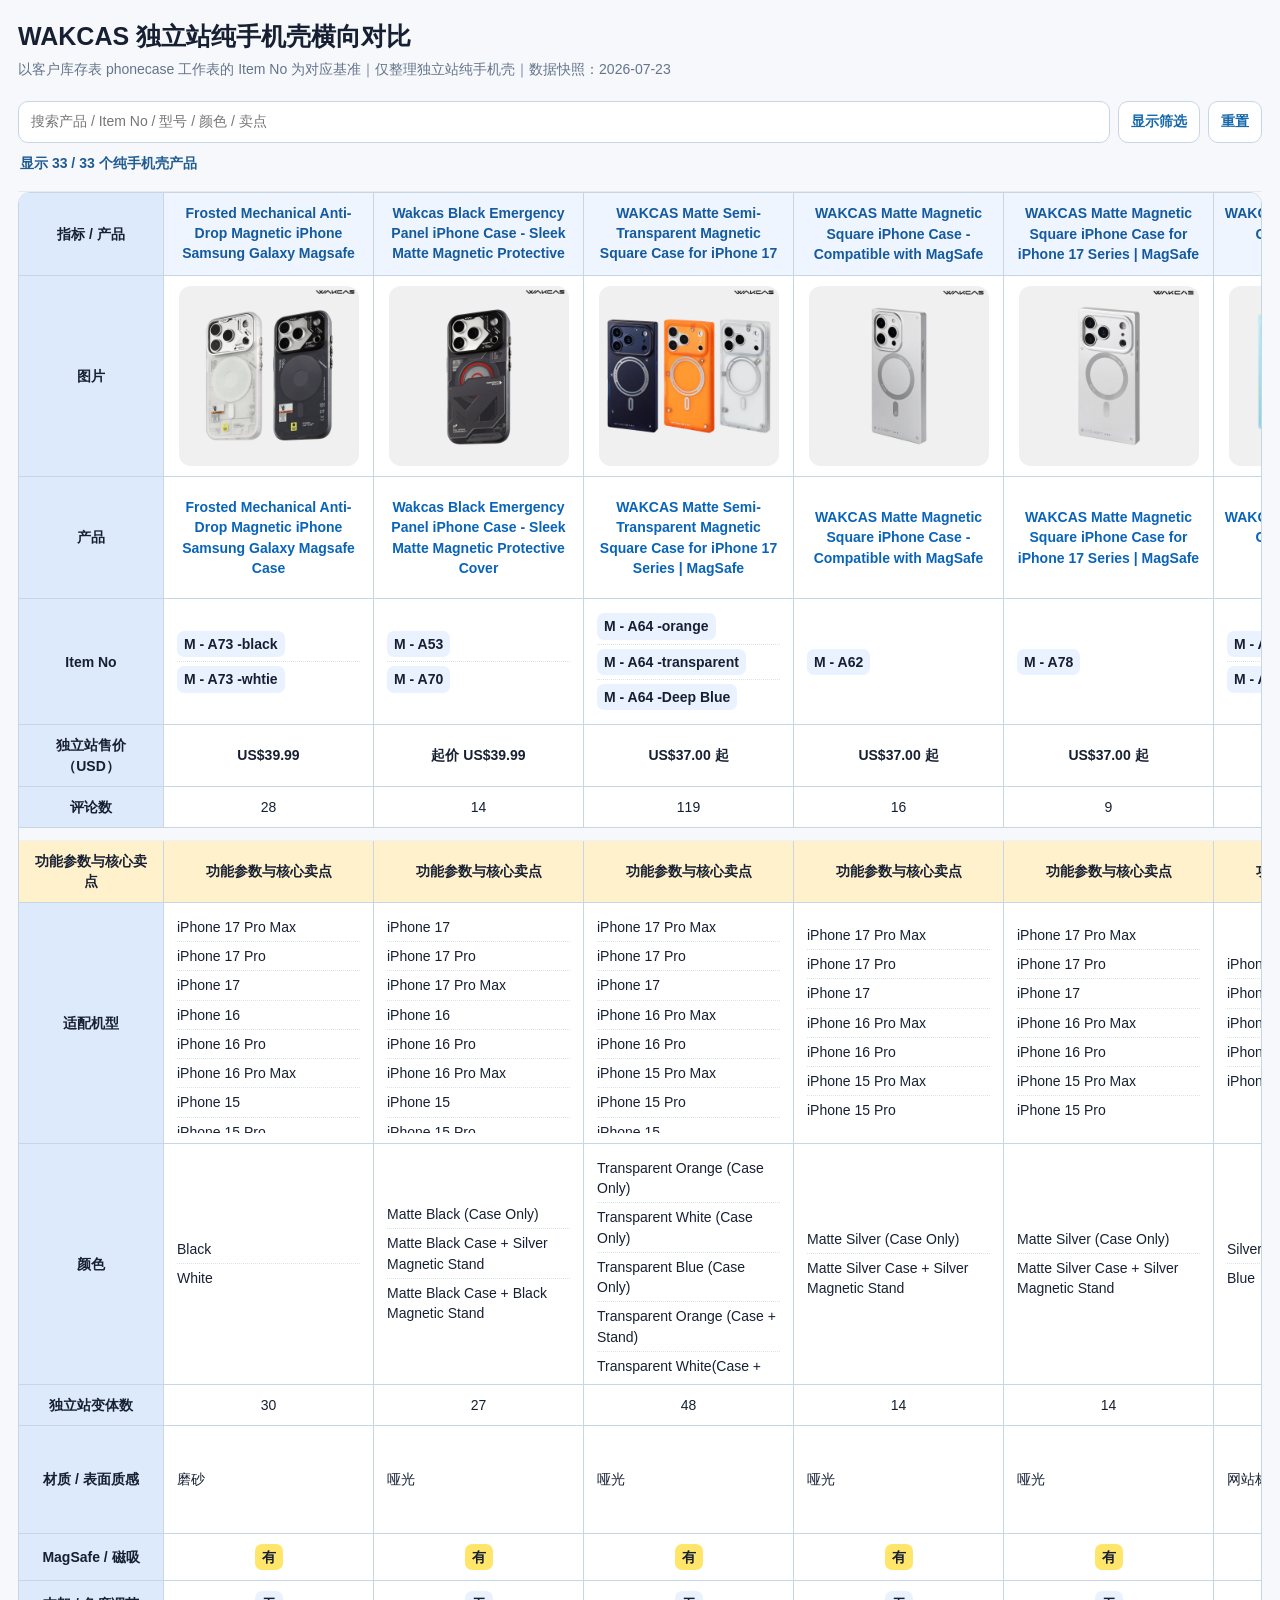
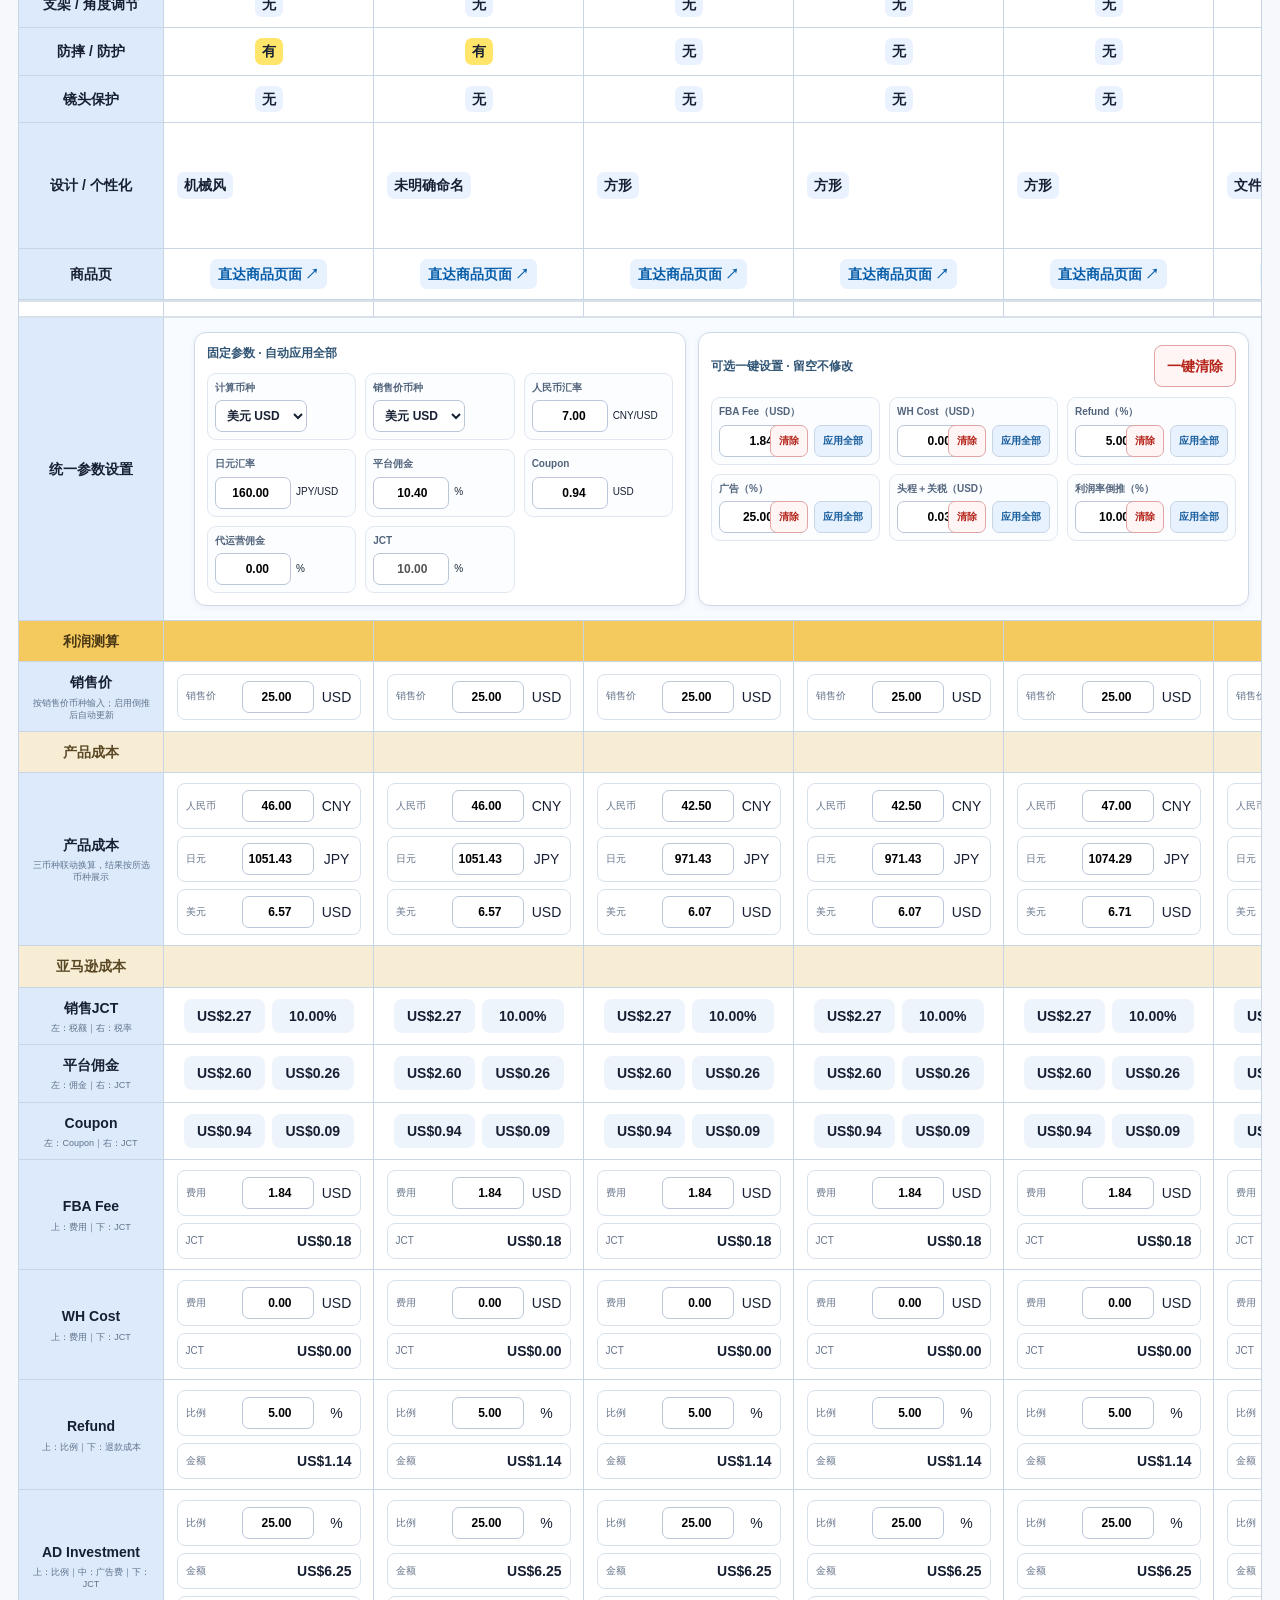
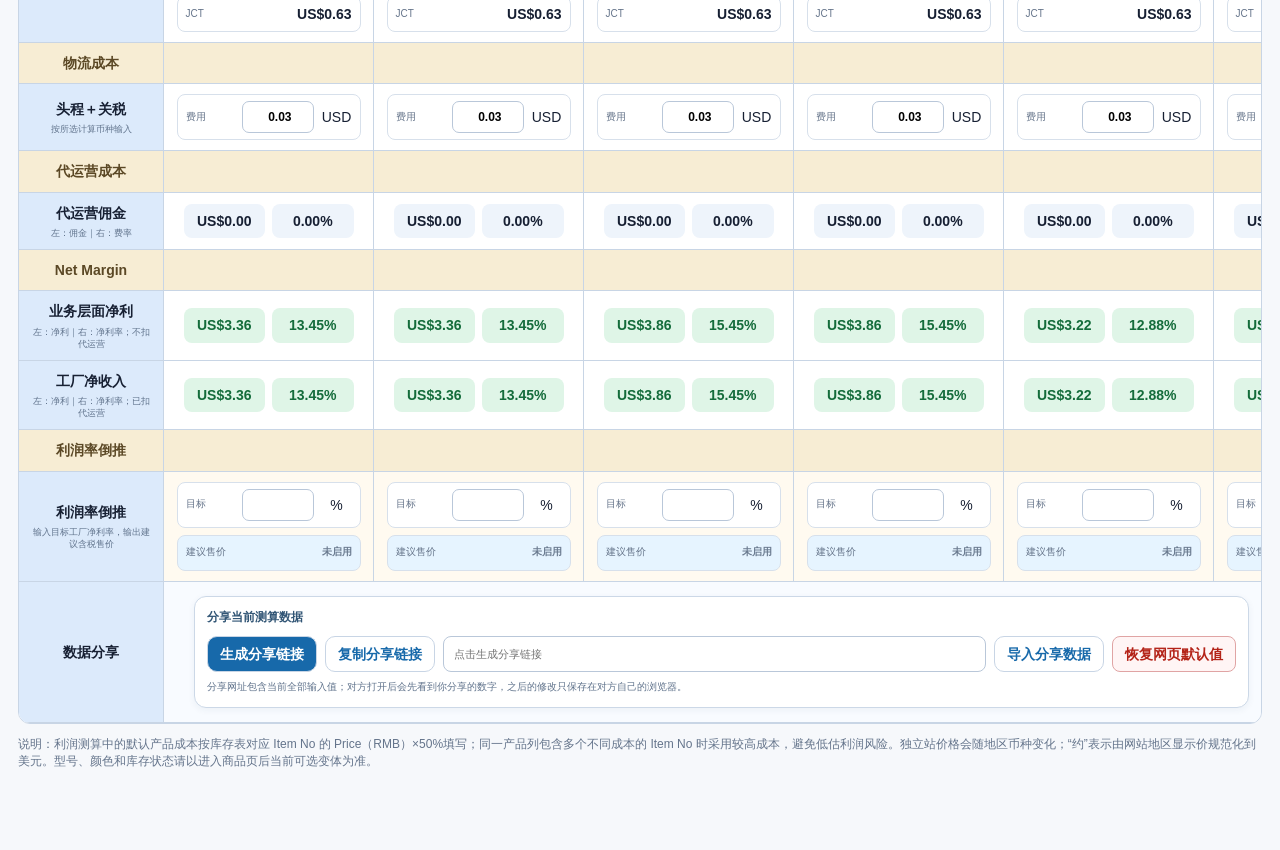
==== commit 24c2d3df: "更新利润页资源版本" ====
--- a/wakcas-profit.html
+++ b/wakcas-profit.html
@@ -1,10 +1,10 @@
 <!doctype html>
 <html lang="zh-CN"><head><meta charset="utf-8"><meta name="viewport" content="width=device-width,initial-scale=1,viewport-fit=cover">
 <title>WAKCAS 独立站纯手机壳横向对比</title>
-<link rel="stylesheet" href="wakcas_profit_calculator.css">
+<link rel="stylesheet" href="wakcas_profit_calculator.css?v=20260727-2">
 <link rel="stylesheet" href="wakcas_profit_clear.css">
 <link rel="stylesheet" href="wakcas_currency.css">
-<link rel="stylesheet" href="mobile-report.css">
+<link rel="stylesheet" href="/mobile-report.css">
 <style>
 :root{--blue:#dceafb;--line:#c8d5e5;--ink:#172033;--muted:#64748b;--yellow:#ffe56a}
 *{box-sizing:border-box}html,body{margin:0;background:#f6f8fb;color:var(--ink);font:14px/1.45 -apple-system,BlinkMacSystemFont,"Segoe UI","PingFang SC",sans-serif}
@@ -46,5 +46,5 @@
 [q,mag,stand,minp,maxp].forEach(x=>x.addEventListener('input',apply));document.getElementById('filterBtn').onclick=()=>{filters.classList.toggle('open');filterBtn.textContent=filters.classList.contains('open')?'隐藏筛选':'显示筛选'};
 document.getElementById('reset').onclick=()=>{[q,mag,stand,minp,maxp].forEach(x=>x.value='');filters.classList.remove('open');filterBtn.textContent='显示筛选';apply()};apply();
 </script>
-<script src="wakcas_profit_calculator.js"></script>
+<script src="wakcas_profit_calculator.js?v=20260727-2"></script>
 </body></html>
--- a/wakcas_profit_calculator.css
+++ b/wakcas_profit_calculator.css
@@ -1 +1,4 @@
 .profit-section-row th,.profit-section-row td{background:#f4c95d!important;color:#4a3815;font-weight:800}.profit-subsection-row th,.profit-subsection-row td{background:#f7edd4!important;color:#5b4825;font-weight:800}.profit-spacer-row th,.profit-spacer-row td{height:18px;padding:0;background:#fff!important;border-top:2px solid #d8e0ea;border-bottom:2px solid #d8e0ea}.global-settings-row th{background:#dceafb!important}.global-settings-row>td{padding:14px!important;background:#f8fbff!important;text-align:left!important}.global-settings{position:sticky;left:175px;display:grid;grid-template-columns:1fr 1.12fr;gap:12px;width:calc(100vw - 225px);min-width:1000px;max-width:1380px}.settings-block{padding:12px;border:1px solid #ccd8e7;border-radius:12px;background:#fff;box-shadow:0 2px 7px rgba(33,65,105,.06)}.settings-title{display:block;margin-bottom:10px;font-size:12px;font-weight:800;color:#315575}.settings-grid{display:grid;grid-template-columns:repeat(3,minmax(130px,1fr));gap:9px}.setting{display:grid;grid-template-columns:1fr auto;gap:5px 6px;align-items:center;padding:7px;border:1px solid #e0e7f0;border-radius:9px;background:#fbfdff;font-size:10px;white-space:nowrap}.setting-title{grid-column:1/-1;color:#52647c;font-weight:700}.setting-control{display:flex;align-items:center;gap:5px;min-width:0}.setting input,.mini-input{height:32px;min-height:32px;border:1px solid #b9c7d9;border-radius:7px;background:#fff;text-align:right;font-size:12px;font-weight:700;padding:0 6px}.setting input{width:76px}.setting-unit{white-space:nowrap}.apply-all{height:32px;min-height:32px;padding:0 8px;border-radius:7px;background:#e8f2ff;color:#145b9b;font-size:10px}.profit-section-row td,.profit-subsection-row td,.profit-detail-row td,.profit-summary td{min-width:196px;max-width:196px}.profit-label-note{display:block;margin-top:4px;color:#60738c;font-size:9px;font-weight:500;line-height:1.35}.compact-card{display:grid;gap:7px;width:100%;max-width:164px;margin:auto}.compact-line{display:grid;grid-template-columns:minmax(0,1fr) auto;align-items:center;gap:8px;min-height:36px;padding:6px 8px;border:1px solid #d7e0eb;border-radius:8px;background:#fff}.compact-line.input{grid-template-columns:minmax(0,1fr) 66px auto}.compact-line .tag{font-size:10px;color:#65748a;text-align:left;white-space:nowrap;overflow:hidden;text-overflow:ellipsis}.compact-line .amount{font-weight:800;font-variant-numeric:tabular-nums;text-align:right;white-space:nowrap}.mini-input{width:66px;min-width:66px}.pair-card{display:grid;grid-template-columns:1fr 1fr;gap:7px;max-width:170px;margin:auto}.pair-card span{padding:7px 4px;border-radius:8px;background:#eef4fb;font-weight:800;font-variant-numeric:tabular-nums;white-space:nowrap}.pair-card.profit span{background:#fff0a8;color:#3f3210}.pair-card.positive span{background:#dff5e7;color:#146c3b}.pair-card.negative span{background:#fde5e5;color:#b42318}.reverse-row td{background:#fffaf0}.reverse-result{background:#e6f4ff!important;color:#155b8f!important}.muted-result{color:#6b7b90!important;font-size:10px}@media(max-width:640px){.global-settings{left:96px;width:940px;min-width:940px;grid-template-columns:440px 488px;gap:8px}.global-settings-row>td{padding:9px!important}.settings-block{padding:9px}.profit-section-row td,.profit-subsection-row td,.profit-detail-row td,.profit-summary td{min-width:176px;max-width:176px}.compact-card{max-width:150px}.compact-line{padding:5px 6px;gap:5px}.compact-line.input{grid-template-columns:minmax(0,1fr) 58px auto}.mini-input{width:58px;min-width:58px}.pair-card{max-width:152px;gap:5px}.pair-card span{padding:6px 3px;font-size:10px}}
+
+.share-settings{position:sticky;left:175px;width:calc(100vw - 225px);min-width:1000px;max-width:1380px;margin-bottom:12px}.settings-heading{display:flex;align-items:center;justify-content:space-between;gap:12px}.share-status{color:#567089;font-size:11px}.share-actions{display:grid;grid-template-columns:auto auto minmax(280px,1fr) auto auto;gap:8px;align-items:center}.share-actions button,.share-actions input{height:36px;min-height:36px}.share-actions input{width:100%;min-width:0;border:1px solid #b9c7d9;border-radius:8px;padding:0 10px;font-size:11px}.share-primary{background:#1769aa!important;color:#fff!important}.share-help{margin-top:8px;color:#60738c;font-size:10px}@media(max-width:640px){.share-settings{left:96px;width:940px;min-width:940px}.share-actions{grid-template-columns:auto auto minmax(240px,1fr) auto auto}}
+.profit-share-row th{background:#dceafb!important}.profit-share-row>td{padding:14px!important;background:#f8fbff!important;text-align:left!important}.profit-share-row .share-settings{margin:0}
